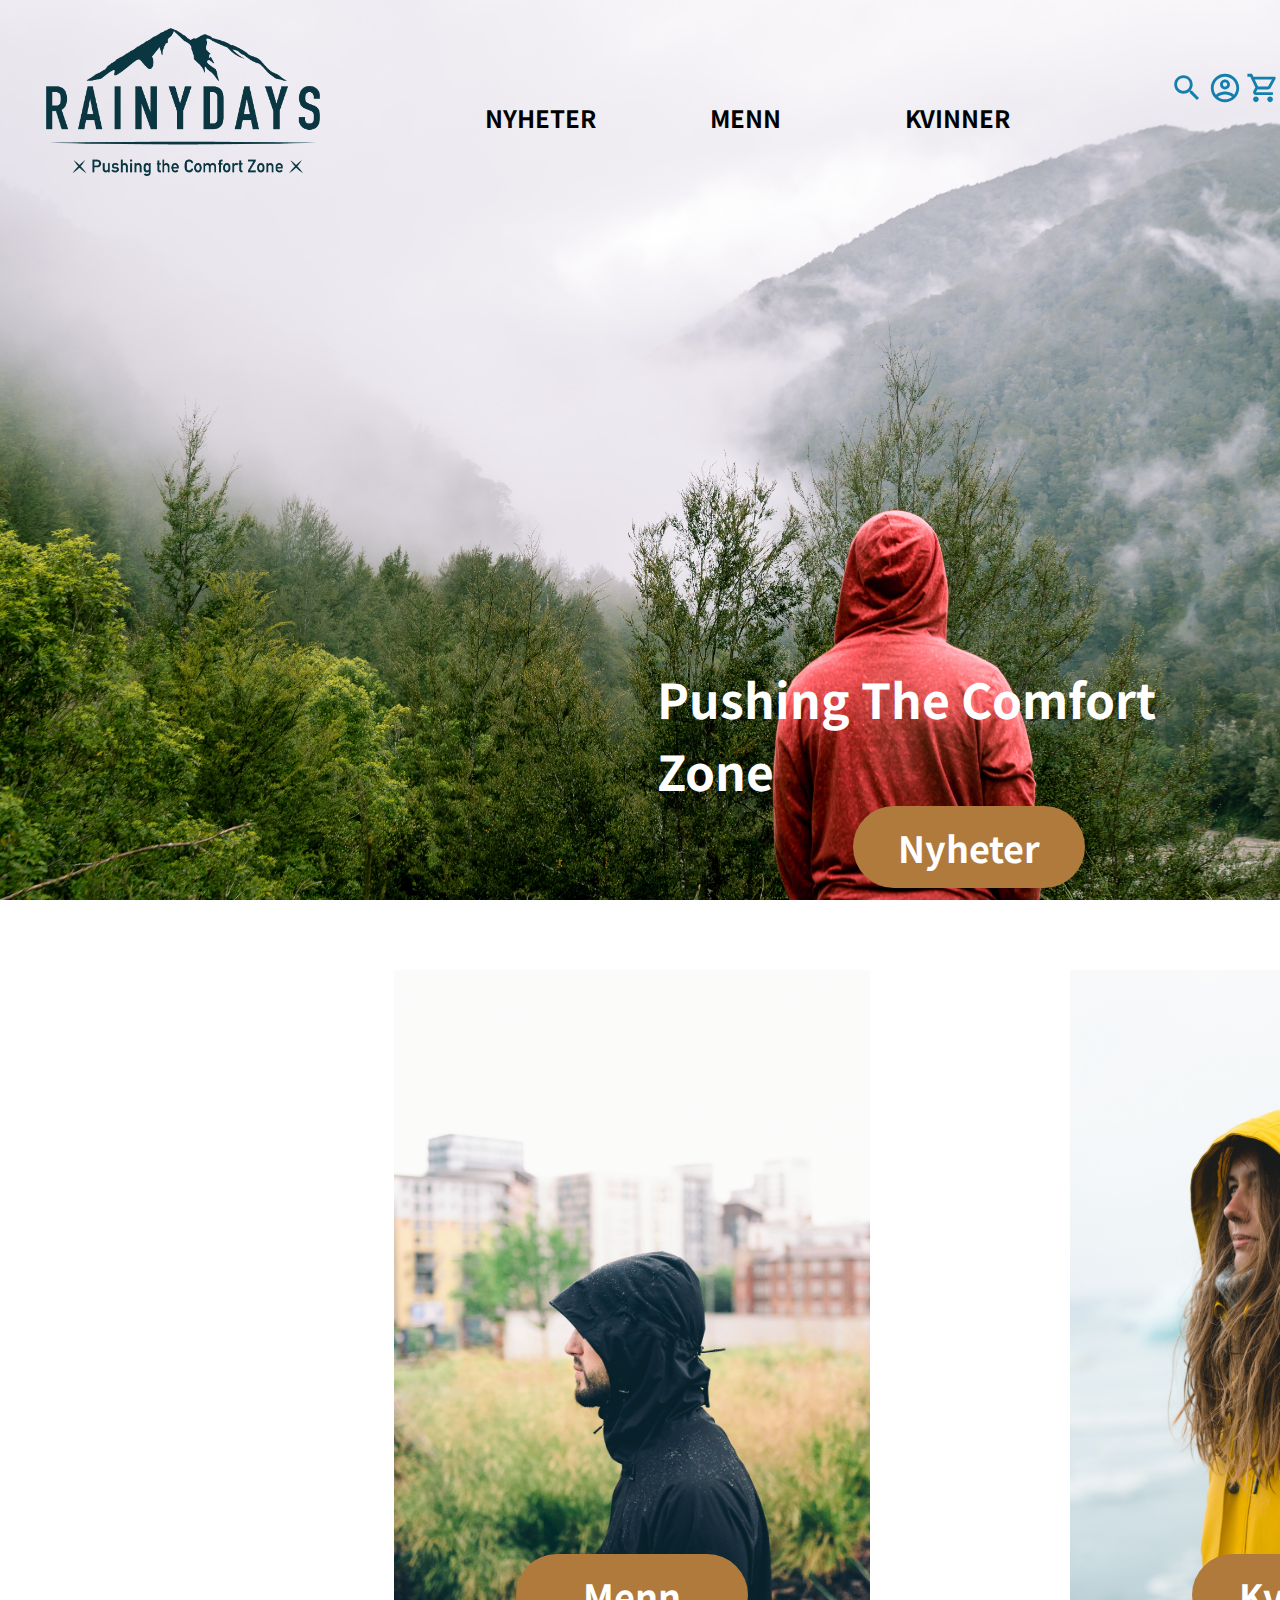
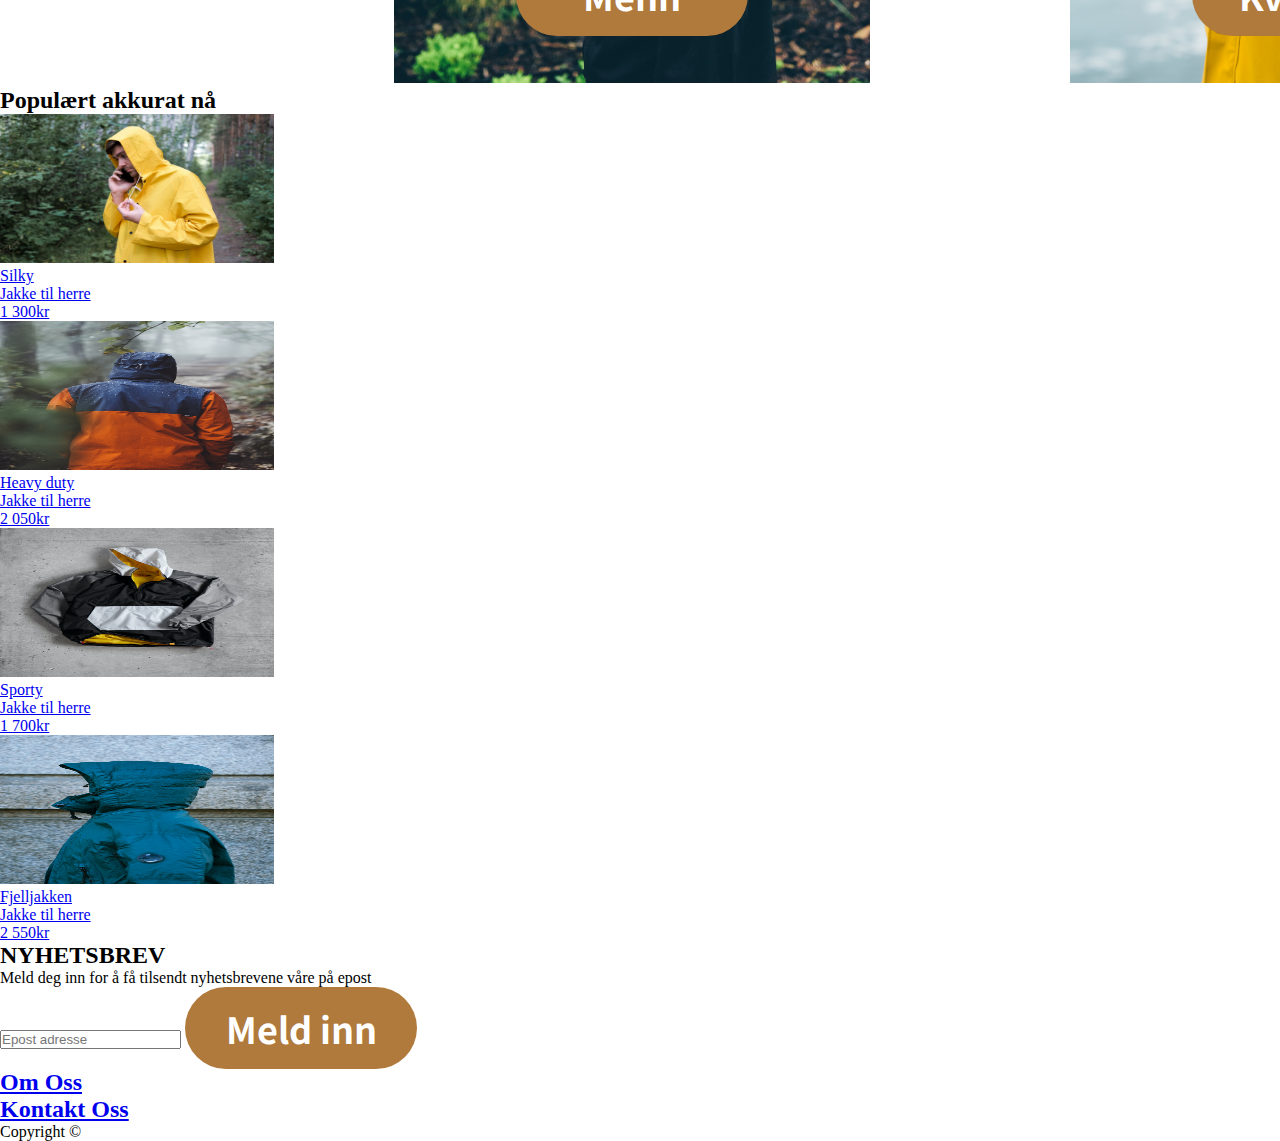
==== index.html @ aaa31b59 "endringer" ====
<!DOCTYPE html>
<html lang="en">
<head>
    <meta charset="UTF-8">
    <meta http-equiv="X-UA-Compatible" content="IE=edge">
    <meta name="viewport" content="width=device-width, initial-scale=1.0">
    <title>Rain</title>
    <link rel="stylesheet" href="stylemob.css">
    <link rel="stylesheet" href="https://use.fontawesome.com/releases/v5.15.4/css/all.css" integrity="sha384-DyZ88mC6Up2uqS4h/KRgHuoeGwBcD4Ng9SiP4dIRy0EXTlnuz47vAwmeGwVChigm" crossorigin="anonymous">
    <link href="https://fonts.googleapis.com/css2?family=Noto+Sans+JP:wght@400;700&family=Noto+Sans+SC:wght@400;700&display=swap" rel="stylesheet">
   
</head>
<body>

    <header>
      <div class="forside"> 
        <div class="logo"><a href="index.html"><img src="./images/RainyDays_Logo-2.png" alt="Logo"></a> 
        </div>
        <nav >
            <ul class="flex-container">
              <li class="nyheterhead"><a href="nyheter.html">Nyheter</a></li>
              <li class="mennhead"><a href="menn.html">Menn</a></li>
              <li class="kvinnerhead"><a href="kvinner.html">Kvinner</a></li>
            </ul>
        </nav>
        <nav >
          <ul class="topright">
            <li class="about"><a href="about.html">Om Oss</a></li>
            <li class="kontakt"><a href="kontakt.html">Kontakt Oss</a></li>
          </ul>
        </nav>
        <div>
          <label for="search">
            <img src="./images/icons/searchicon.svg" alt="searchicon" class="searchicon">
          </label>
          <input type="checkbox" id="search">
          <input type="search" id="searchbox" placeholder="Search...">
          <a href="profil.html"><img src="./images/icons/accounticon.svg" alt="accounticon" class="accounticon"></a>
          <a href="cart.html"><img src="./images/icons/shoppingicon.svg" alt="shoppingicon" class="shoppingicon"></a>
        </div> 
      </div>
    </header>
    <main>
        <section>
          <div class="push">
            <h1>Pushing The Comfort Zone</h1>
            <button class="nyhetknapp"><a href="nyheter.html">Nyheter</a></button>
          </div>
        </section>
        <section class="mk">
          <div class="mennside">
            <a href="menn.html"><img src="./images/stephen-arnold-8ItNia0nMVA-unsplash.jpg" alt="Mennbilde" width="274" height="149" ></a>
            <button class="mennknapp"><a href="menn.html">Menn</a></button>
          </div>
          <div class="kvinnerside">
            <a href="kvinner.html"><img src="./images/pexels-matt-hardy-2755165.jpg" alt="Kvinnebilde" width="274" height="149" ></a>
            <button class="kvinnerknapp"><a href="kvinner.html">Kvinner</a></button>
          </div>
        </section>
        <section>
          <div><h2>Populært akkurat nå</h2>
          <a href="spespage.html"><img src="./images/pexels-evelina-zhu-8640453.jpg" alt="silky" width="274" height="149"> <p>Silky</p><p>Jakke til herre</p><p>1 300kr</p></a>
          <a href="spespage.html"><img src="./images/andy-kogl-uhaYQSVCjo0-unsplash.jpg" width="274" height="149" alt="duty"><p>Heavy duty</p><p>Jakke til herre</p><p>2 050kr</p></a>
          <a href="spespage.html"><img src="./images/hamed-darzi-u42GjVgZgV0-unsplash.jpg" alt="sporty" width="274" height="149"><p>Sporty</p><p>Jakke til herre</p><p>1 700kr</p></a>
          <a href="spespage.html"><img src="./images/tjeerd-braat-HpH0APYskXc-unsplash.jpg" alt="fjelljakken" width="274" height="149"><p>Fjelljakken</p><p>Jakke til herre</p><p>2 550kr</p></a>
        </div>
        </section>
    </main>
    <footer>
      <div class="nyhetsbrev">
        <h2>NYHETSBREV</h2>
        <p>Meld deg inn for å få tilsendt nyhetsbrevene våre på epost</p>
        <input type="email" name="mail" id="mail" placeholder="Epost adresse">
        <button id="meldinn">Meld inn</button>
      </div>
      <div class="footerinfo">
        <h2><a href="about.html">Om Oss</a></h2>
        <h2><a href="kontakt.html">Kontakt Oss</a></h2>
      </div>
      <i class="fab fa-twitter"></i>
      <i class="fab fa-facebook-square"></i>
      <i class="fab fa-instagram"></i>
        Copyright &copy;
    </footer>
</body>
</html>
---- stylemob.css ----
* {
    margin: 0;
    padding: 0;
    }
header{
    background-image: url("/images/pexels-gabriela-palai-395242.jpg");
    background-position: center;
    background-repeat: no-repeat;
    background-size: cover;
    height: 100vh;
    }
.forside{
    display: flex;
    justify-content: space-between;
    align-items: center;
}
.logo img{
    width: 274px;
    padding: 28px 0 0 46px;
}
.forsidebilde{
    overflow: hidden;
}
.flex-container{
    display: flex;
    justify-content: space-between;
    align-items: center;
    list-style-type: none;
}
.flex-container > li {
    padding: 57px 0 0 90px;
    text-align: center;
    justify-content: space-between;
    width: 100%;
    margin-right: 10px;
}
.about{  
    position: absolute;
    top: 4px;
    left: 1653px;
}
.kontakt{
    position: absolute;
    top: 4px;
    left: 1761px;
}
.topright{ 
    display: flex;
    justify-content: space-between;
    align-items: center;
    list-style-type: none;
    padding: 5px 0 0 9px;
    text-align: center;
    width: 100%;
}
li a{
    text-decoration: none;
    width: 100px;
    display: inline-block; 
    color: black; 
    padding: 2px 5px; 
    text-align: center
}
li a:hover {  
    color: white;
}
.nyheterhead, .mennhead, .kvinnerhead{
    font: normal normal bold normal 24px/1.5 Noto Sans SC, sans-serif;
    text-transform: uppercase;
}
.about, .kontakt{
    font: normal normal bold normal 14px/1.5 Noto Sans SC, sans-serif;
    text-transform: uppercase;   
}
#searchbox {
    display: none;
}
input#search{
    display: none;
}
input#search:checked ~ #searchbox{
    display: block;
    position: absolute;
    right: 20px;
}

.accounticon, .searchicon, .shoppingicon{
    filter: invert(34%) sepia(84%) saturate(723%) hue-rotate(159deg) brightness(99%) contrast(88%);
    margin-right: auto;
    width: 34px; height: 34px;
}
.push{
    display: flex;
    flex-direction: column;
    position: absolute;
    top: 662px;
    left: 657px;
}
h1{
    font: normal normal bold normal 48px/1.5 Noto Sans JP, sans-serif; 
    color: white;   
}
button{
    text-decoration: none;
    background-color: #B07A3C;
    border: none;
    margin: auto;
    color: white;
    padding: 14px 32px;
    text-align: center;
    display: inline-block;
    font: normal normal bold normal 36px/1.5 Noto Sans JP, sans-serif;
    border-radius: 63px;
    width: 232px;
      }
button a{
    text-decoration: none;
    color: inherit;
}
button:hover{
    background-color: #FA9E34;
    color: black;
}
.mennside img, .kvinnerside img{
    width: 476px; height: 713px;
}
.mk{
    display: flex;
    margin-top: 70px;
    position: relative;
    left: 194px;
}
.mennside, .kvinnerside{
    position: relative;
    text-align: center;
    margin-left: 200px;
}
.mennknapp, .kvinnerknapp{
  position: absolute;
  bottom: 10px;
  left: 50%;
  transform: translate(-50%, -50%);
}










/*husk å endre style/**/
/*minimizing av side e fuckd/**/
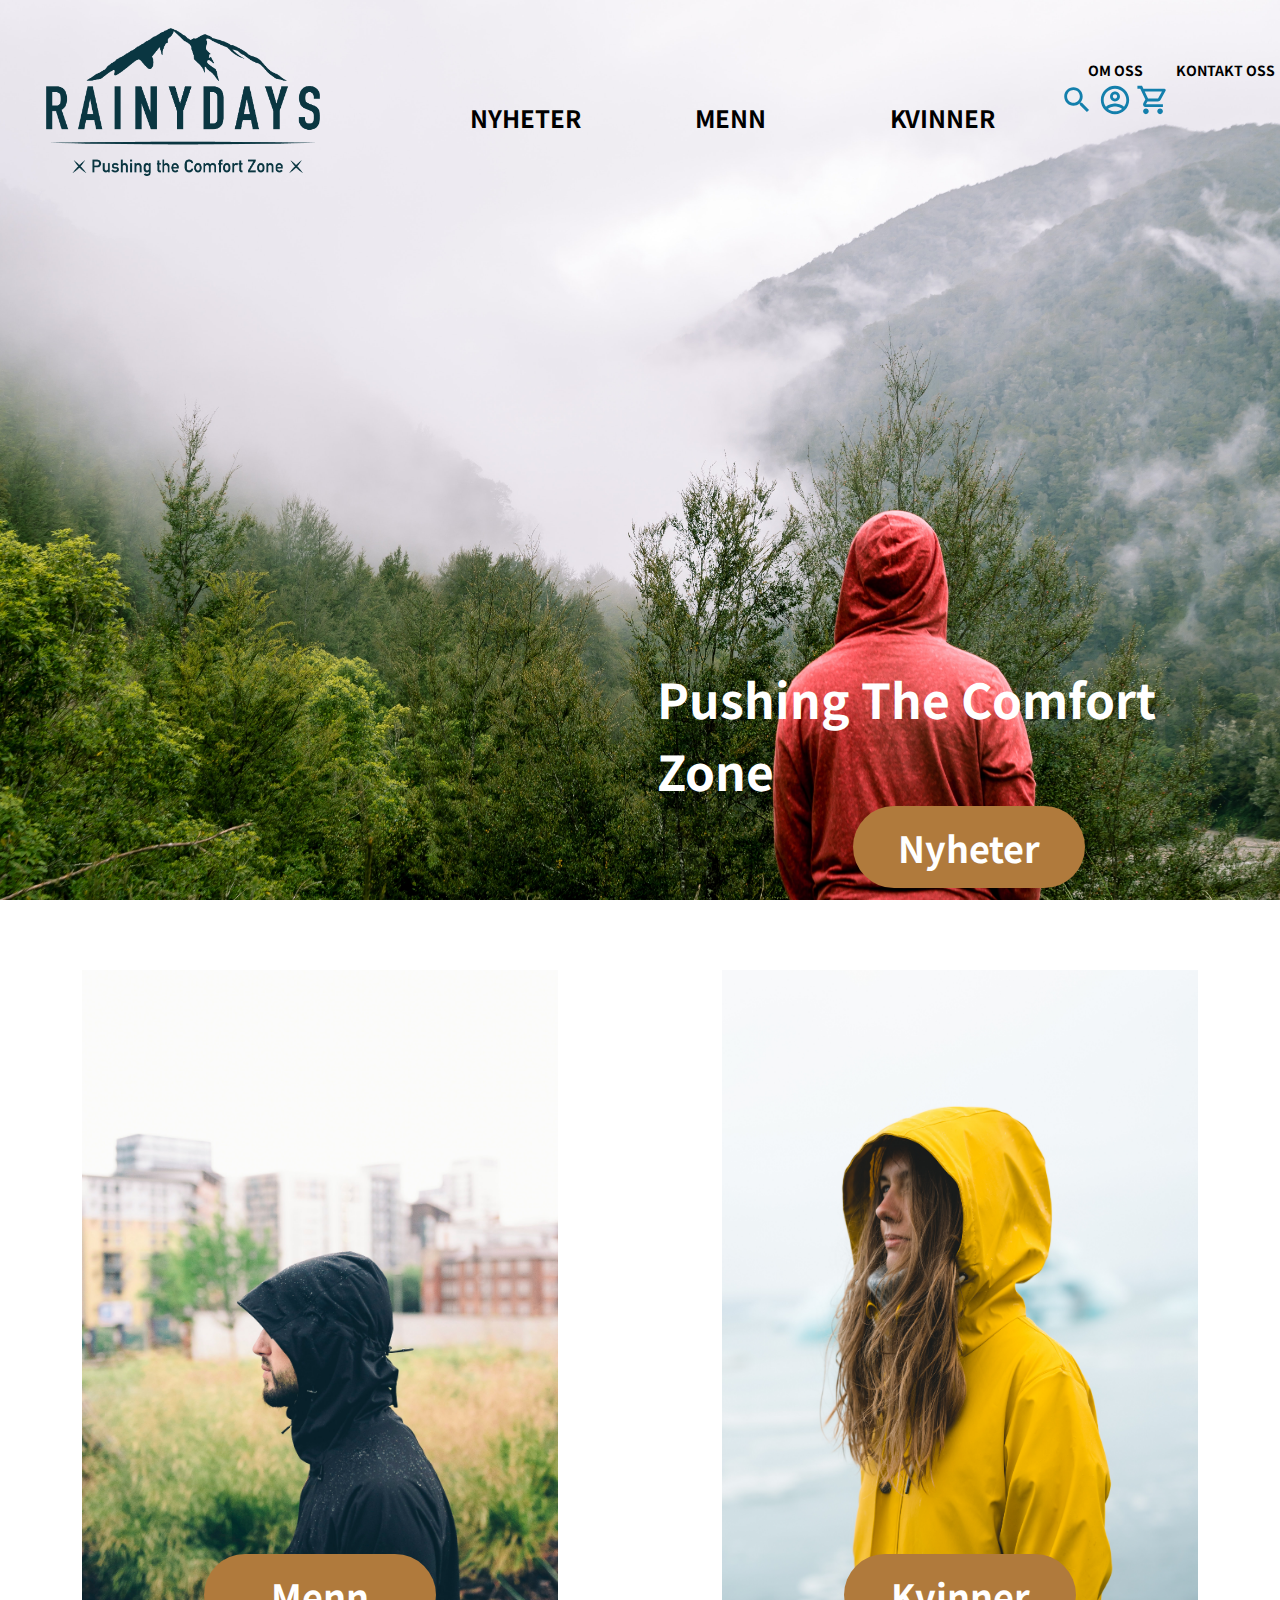
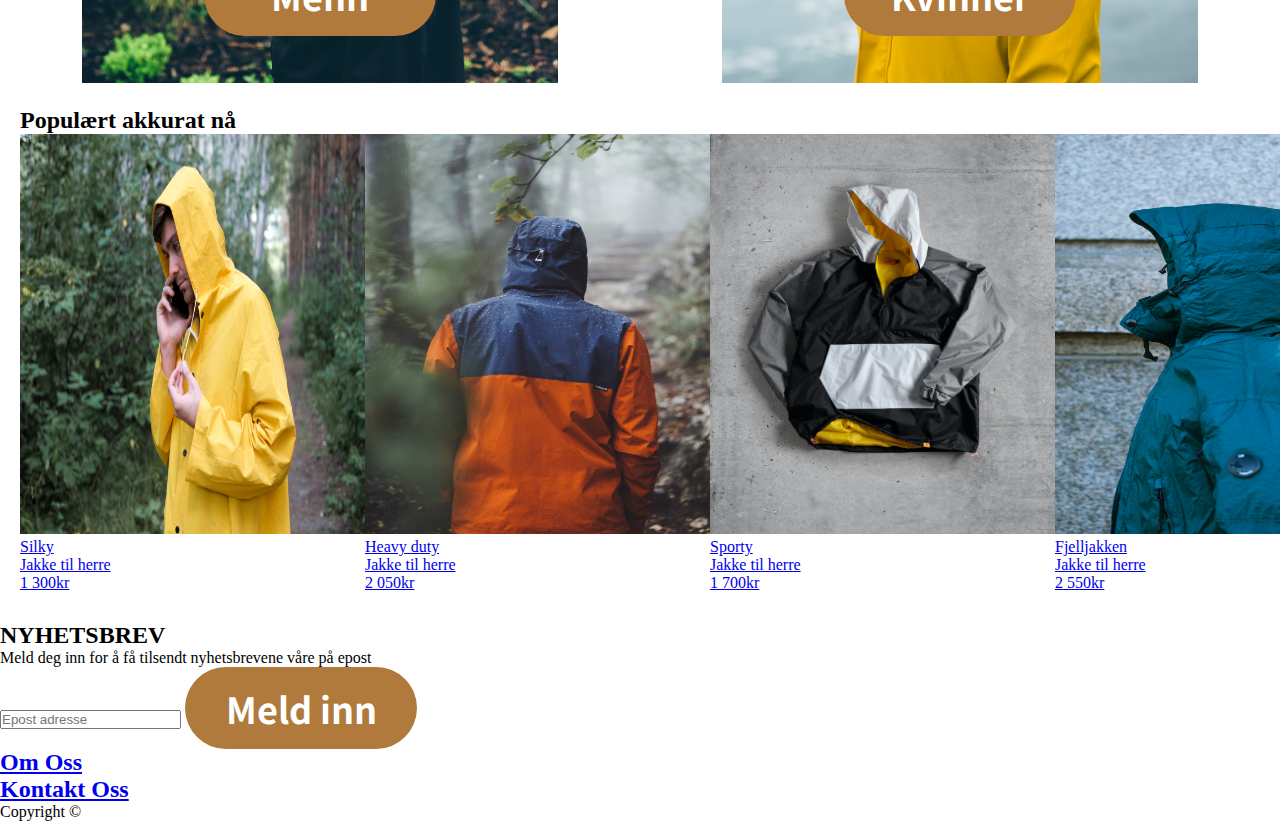
==== commit b29288bf: "endrer" ====
--- a/index.html
+++ b/index.html
@@ -23,6 +23,7 @@
               <li class="kvinnerhead"><a href="kvinner.html">Kvinner</a></li>
             </ul>
         </nav>
+        <div class="test">
         <nav >
           <ul class="topright">
             <li class="about"><a href="about.html">Om Oss</a></li>
@@ -38,6 +39,7 @@
           <a href="profil.html"><img src="./images/icons/accounticon.svg" alt="accounticon" class="accounticon"></a>
           <a href="cart.html"><img src="./images/icons/shoppingicon.svg" alt="shoppingicon" class="shoppingicon"></a>
         </div> 
+        </div>
       </div>
     </header>
     <main>
@@ -49,20 +51,21 @@
         </section>
         <section class="mk">
           <div class="mennside">
-            <a href="menn.html"><img src="./images/stephen-arnold-8ItNia0nMVA-unsplash.jpg" alt="Mennbilde" width="274" height="149" ></a>
+            <a href="menn.html"><img src="./images/stephen-arnold-8ItNia0nMVA-unsplash.jpg" alt="Mennbilde"></a>
             <button class="mennknapp"><a href="menn.html">Menn</a></button>
           </div>
           <div class="kvinnerside">
-            <a href="kvinner.html"><img src="./images/pexels-matt-hardy-2755165.jpg" alt="Kvinnebilde" width="274" height="149" ></a>
+            <a href="kvinner.html"><img src="./images/pexels-matt-hardy-2755165.jpg" alt="Kvinnebilde"></a>
             <button class="kvinnerknapp"><a href="kvinner.html">Kvinner</a></button>
           </div>
         </section>
         <section>
-          <div><h2>Populært akkurat nå</h2>
-          <a href="spespage.html"><img src="./images/pexels-evelina-zhu-8640453.jpg" alt="silky" width="274" height="149"> <p>Silky</p><p>Jakke til herre</p><p>1 300kr</p></a>
-          <a href="spespage.html"><img src="./images/andy-kogl-uhaYQSVCjo0-unsplash.jpg" width="274" height="149" alt="duty"><p>Heavy duty</p><p>Jakke til herre</p><p>2 050kr</p></a>
-          <a href="spespage.html"><img src="./images/hamed-darzi-u42GjVgZgV0-unsplash.jpg" alt="sporty" width="274" height="149"><p>Sporty</p><p>Jakke til herre</p><p>1 700kr</p></a>
-          <a href="spespage.html"><img src="./images/tjeerd-braat-HpH0APYskXc-unsplash.jpg" alt="fjelljakken" width="274" height="149"><p>Fjelljakken</p><p>Jakke til herre</p><p>2 550kr</p></a>
+          <div class="grid-spes">
+          <h2>Populært akkurat nå</h2>
+          <a href="spespage.html"><img src="./images/pexels-evelina-zhu-8640453.jpg" alt="silky"> <p>Silky</p><p>Jakke til herre</p><p>1 300kr</p></a>
+          <a href="spespage.html"><img src="./images/andy-kogl-uhaYQSVCjo0-unsplash.jpg" alt="duty"><p>Heavy duty</p><p>Jakke til herre</p><p>2 050kr</p></a>
+          <a href="spespage.html"><img src="./images/hamed-darzi-u42GjVgZgV0-unsplash.jpg" alt="sporty"><p>Sporty</p><p>Jakke til herre</p><p>1 700kr</p></a>
+          <a href="spespage.html"><img src="./images/tjeerd-braat-HpH0APYskXc-unsplash.jpg" alt="fjelljakken"><p>Fjelljakken</p><p>Jakke til herre</p><p>2 550kr</p></a>
         </div>
         </section>
     </main>
--- a/stylemob.css
+++ b/stylemob.css
@@ -34,7 +34,7 @@
     width: 100%;
     margin-right: 10px;
 }
-.about{  
+/* .about{   
     position: absolute;
     top: 4px;
     left: 1653px;
@@ -43,13 +43,14 @@
     position: absolute;
     top: 4px;
     left: 1761px;
+}*/
+.test{
+    flex-direction: column;
 }
 .topright{ 
     display: flex;
     justify-content: space-between;
-    align-items: center;
     list-style-type: none;
-    padding: 5px 0 0 9px;
     text-align: center;
     width: 100%;
 }
@@ -125,15 +126,14 @@
     width: 476px; height: 713px;
 }
 .mk{
-    display: flex;
+    display: grid;
+    grid-template-columns: auto auto;
     margin-top: 70px;
-    position: relative;
-    left: 194px;
 }
 .mennside, .kvinnerside{
     position: relative;
     text-align: center;
-    margin-left: 200px;
+
 }
 .mennknapp, .kvinnerknapp{
   position: absolute;
@@ -141,9 +141,23 @@
   left: 50%;
   transform: translate(-50%, -50%);
 }
-
-
-
+.grid-spes{
+    display: grid;
+    grid-template-columns: auto auto auto auto;
+    padding: 20px;
+    margin: 0 0 10px 0;
+}
+.grid-spes h2{
+    grid-column-start: 1;
+    grid-column-end: 5;
+}
+.grid-spes img{
+    width: 345px; height: 400px;
+    align-items: center;
+    border: 0px;
+    padding: 0px;
+    column-gap: 0px;
+}
 
 
 
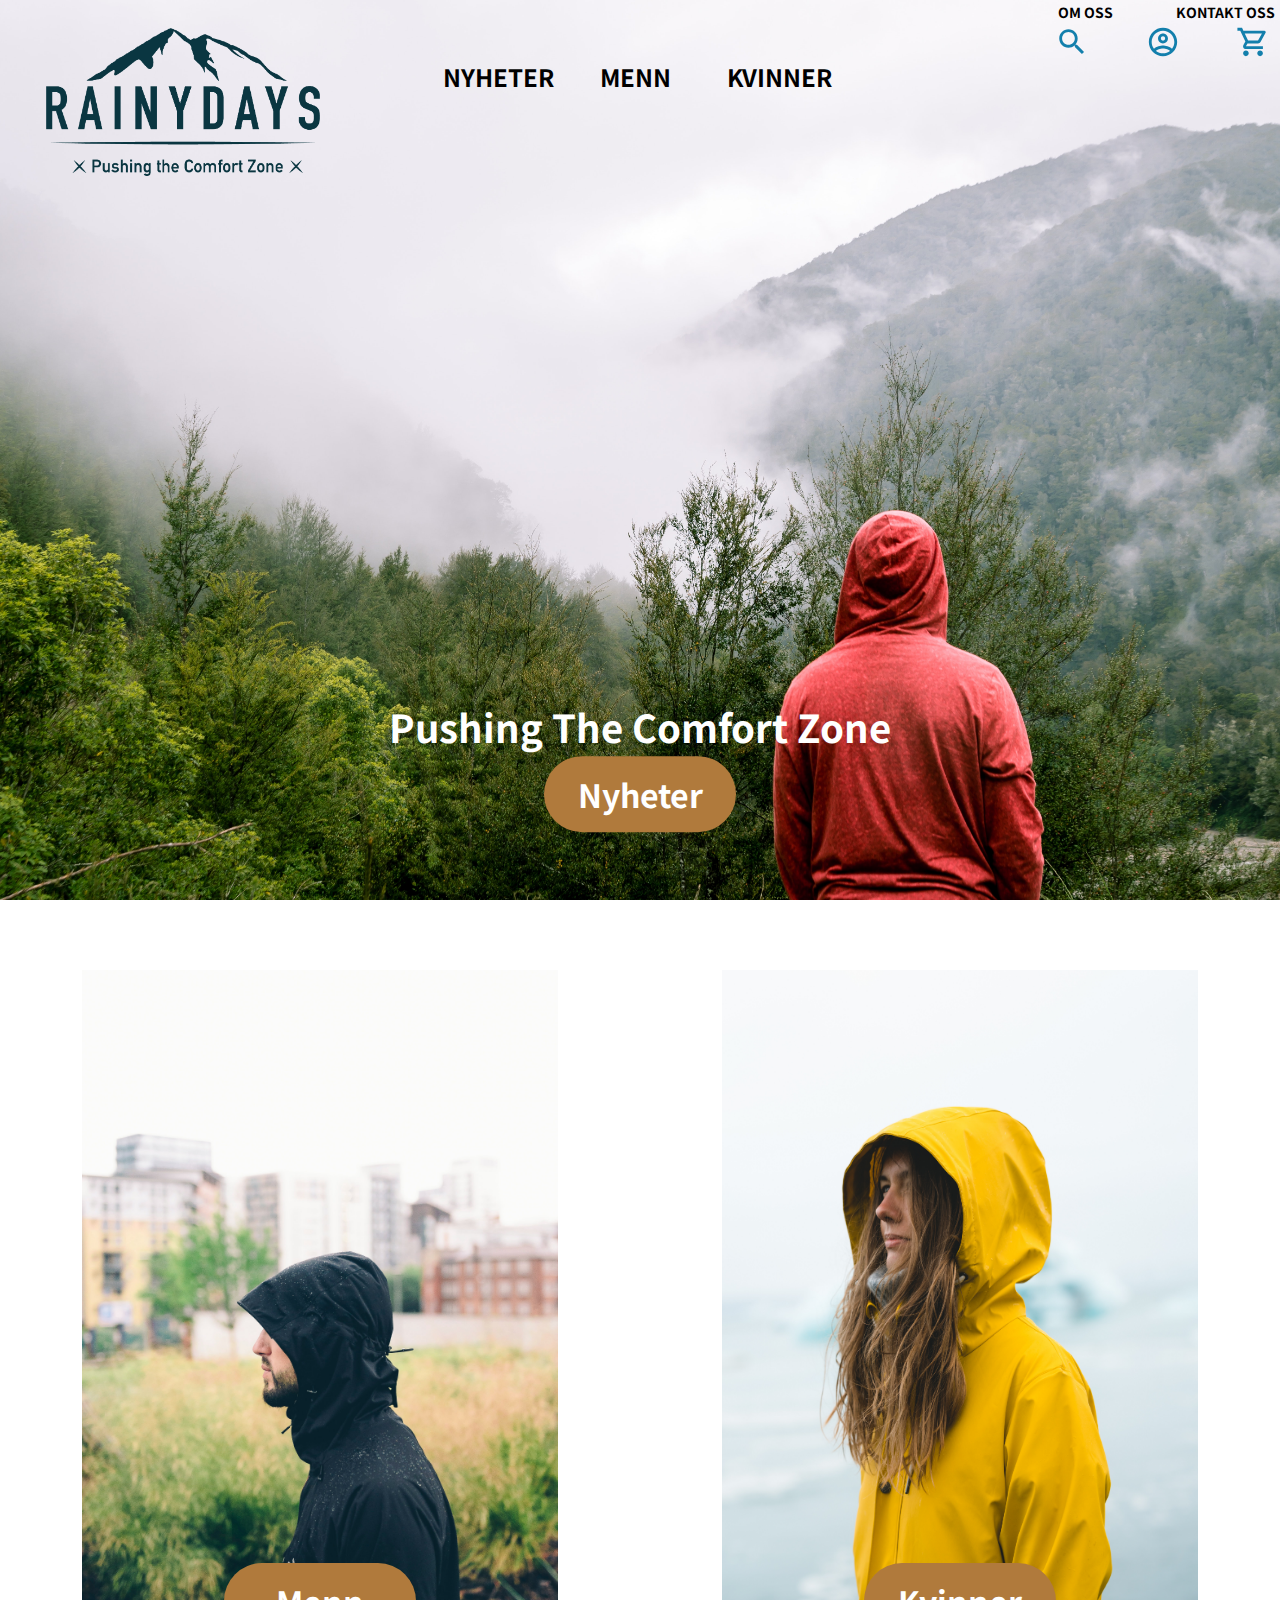
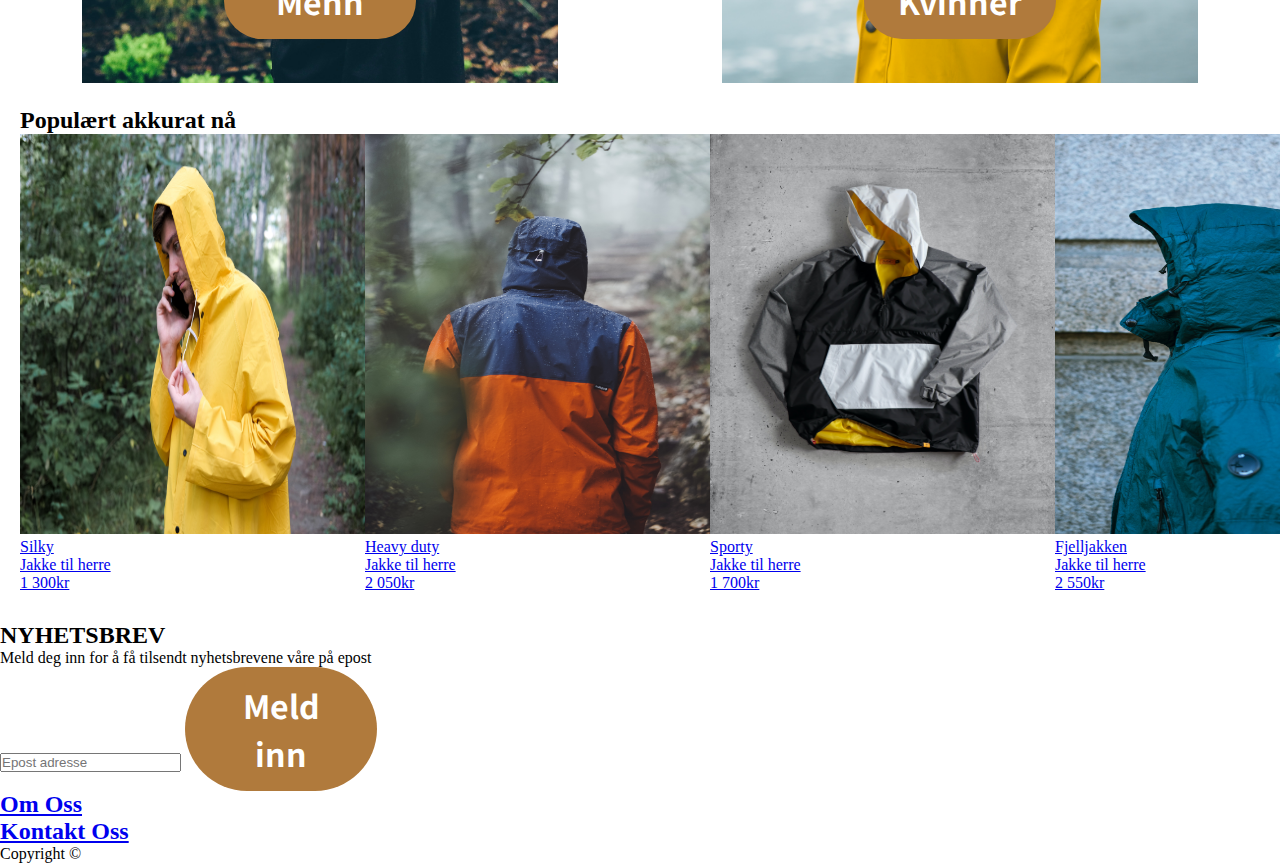
==== commit 73a9b09f: "masse endringer" ====
--- a/index.html
+++ b/index.html
@@ -14,41 +14,43 @@
 
     <header>
       <div class="forside"> 
-        <div class="logo"><a href="index.html"><img src="./images/RainyDays_Logo-2.png" alt="Logo"></a> 
+        <div class="logo flex-column"><a href="index.html"><img src="./images/RainyDays_Logo-2.png" alt="Logo"></a> 
         </div>
-        <nav >
+        <nav class="flex-column">
             <ul class="flex-container">
               <li class="nyheterhead"><a href="nyheter.html">Nyheter</a></li>
               <li class="mennhead"><a href="menn.html">Menn</a></li>
               <li class="kvinnerhead"><a href="kvinner.html">Kvinner</a></li>
             </ul>
         </nav>
-        <div class="test">
-        <nav >
-          <ul class="topright">
-            <li class="about"><a href="about.html">Om Oss</a></li>
-            <li class="kontakt"><a href="kontakt.html">Kontakt Oss</a></li>
-          </ul>
-        </nav>
-        <div>
-          <label for="search">
-            <img src="./images/icons/searchicon.svg" alt="searchicon" class="searchicon">
-          </label>
-          <input type="checkbox" id="search">
-          <input type="search" id="searchbox" placeholder="Search...">
-          <a href="profil.html"><img src="./images/icons/accounticon.svg" alt="accounticon" class="accounticon"></a>
-          <a href="cart.html"><img src="./images/icons/shoppingicon.svg" alt="shoppingicon" class="shoppingicon"></a>
-        </div> 
+        <div class="test flex-column">
+          <div class="toprightall">
+            <nav >
+              <ul class="topright">
+                <li class="about"><a href="about.html">Om Oss</a></li>
+                <li class="kontakt"><a href="kontakt.html">Kontakt Oss</a></li>
+              </ul>
+            </nav>
+            <div class="topicon">
+              <label for="search">
+                <img src="./images/icons/searchicon.svg" alt="searchicon" class="searchicon">
+              </label>
+              <input type="checkbox" id="search">
+              <input type="search" id="searchbox" placeholder="Search...">
+              <a href="profil.html"><img src="./images/icons/accounticon.svg" alt="accounticon" class="accounticon"></a>
+              <a href="cart.html"><img src="./images/icons/shoppingicon.svg" alt="shoppingicon" class="shoppingicon"></a>
+            </div>
+          </div> 
+        </div>
+      </div>
+      <div>
+        <div class="push">
+          <h1>Pushing The Comfort Zone</h1>
+          <button class="nyhetknapp"><a href="nyheter.html">Nyheter</a></button>
         </div>
       </div>
     </header>
     <main>
-        <section>
-          <div class="push">
-            <h1>Pushing The Comfort Zone</h1>
-            <button class="nyhetknapp"><a href="nyheter.html">Nyheter</a></button>
-          </div>
-        </section>
         <section class="mk">
           <div class="mennside">
             <a href="menn.html"><img src="./images/stephen-arnold-8ItNia0nMVA-unsplash.jpg" alt="Mennbilde"></a>
@@ -79,7 +81,7 @@
       <div class="footerinfo">
         <h2><a href="about.html">Om Oss</a></h2>
         <h2><a href="kontakt.html">Kontakt Oss</a></h2>
-      </div>
+      </div> 
       <i class="fab fa-twitter"></i>
       <i class="fab fa-facebook-square"></i>
       <i class="fab fa-instagram"></i>
--- a/stylemob.css
+++ b/stylemob.css
@@ -8,15 +8,16 @@
     background-repeat: no-repeat;
     background-size: cover;
     height: 100vh;
+    width: 100%;
     }
 .forside{
     display: flex;
     justify-content: space-between;
-    align-items: center;
 }
 .logo img{
-    width: 274px;
+    max-width: 274px;
     padding: 28px 0 0 46px;
+    flex-shrink: 10;
 }
 .forsidebilde{
     overflow: hidden;
@@ -28,24 +29,21 @@
     list-style-type: none;
 }
 .flex-container > li {
-    padding: 57px 0 0 90px;
+    padding-top: 57px;
     text-align: center;
     justify-content: space-between;
     width: 100%;
     margin-right: 10px;
+    flex-shrink: 3;
 }
-/* .about{   
-    position: absolute;
-    top: 4px;
-    left: 1653px;
+@media screen and (max-width: 1250px){
+    .flex-container, .test{
+        display: none;
+    }
 }
-.kontakt{
-    position: absolute;
-    top: 4px;
-    left: 1761px;
-}*/
 .test{
     flex-direction: column;
+    width: 250px;
 }
 .topright{ 
     display: flex;
@@ -53,6 +51,7 @@
     list-style-type: none;
     text-align: center;
     width: 100%;
+    flex-shrink: 2;
 }
 li a{
     text-decoration: none;
@@ -75,6 +74,16 @@
 }
 #searchbox {
     display: none;
+    background-color: #9CE1FF;
+    border: 1px solid black;
+    color: rgba(#efefef, .5);
+    font-size: 12pt;
+    font-weight: 100;
+    margin-top: 60px;
+    margin-right: 10px;
+    padding: .25em .75em;
+    text-align: left;
+    border-radius: 28px;
 }
 input#search{
     display: none;
@@ -82,23 +91,37 @@
 input#search:checked ~ #searchbox{
     display: block;
     position: absolute;
-    right: 20px;
+    top: 5px;
+    width: 220px;
 }
-
+.flex-column{
+    flex: 1;
+}
+.topicon{
+    display: flex;
+    justify-content: space-between;
+    padding-left: 25px;
+    padding-right: 10px;
+    flex-shrink: 2;
+}
+.toprightall{
+    width: 250px;
+    float: right;
+}
 .accounticon, .searchicon, .shoppingicon{
     filter: invert(34%) sepia(84%) saturate(723%) hue-rotate(159deg) brightness(99%) contrast(88%);
-    margin-right: auto;
     width: 34px; height: 34px;
 }
 .push{
     display: flex;
     flex-direction: column;
     position: absolute;
-    top: 662px;
-    left: 657px;
+    top: 85%;
+    left: 50%;
+    transform: translate(-50%, -50%);
 }
 h1{
-    font: normal normal bold normal 48px/1.5 Noto Sans JP, sans-serif; 
+    font: normal normal bold normal 3vw/1.5 Noto Sans JP, sans-serif; 
     color: white;   
 }
 button{
@@ -110,9 +133,9 @@
     padding: 14px 32px;
     text-align: center;
     display: inline-block;
-    font: normal normal bold normal 36px/1.5 Noto Sans JP, sans-serif;
+    font: normal normal bold normal 2.5vw/1.5 Noto Sans JP, sans-serif;
     border-radius: 63px;
-    width: 232px;
+    width: 15vw;
       }
 button a{
     text-decoration: none;
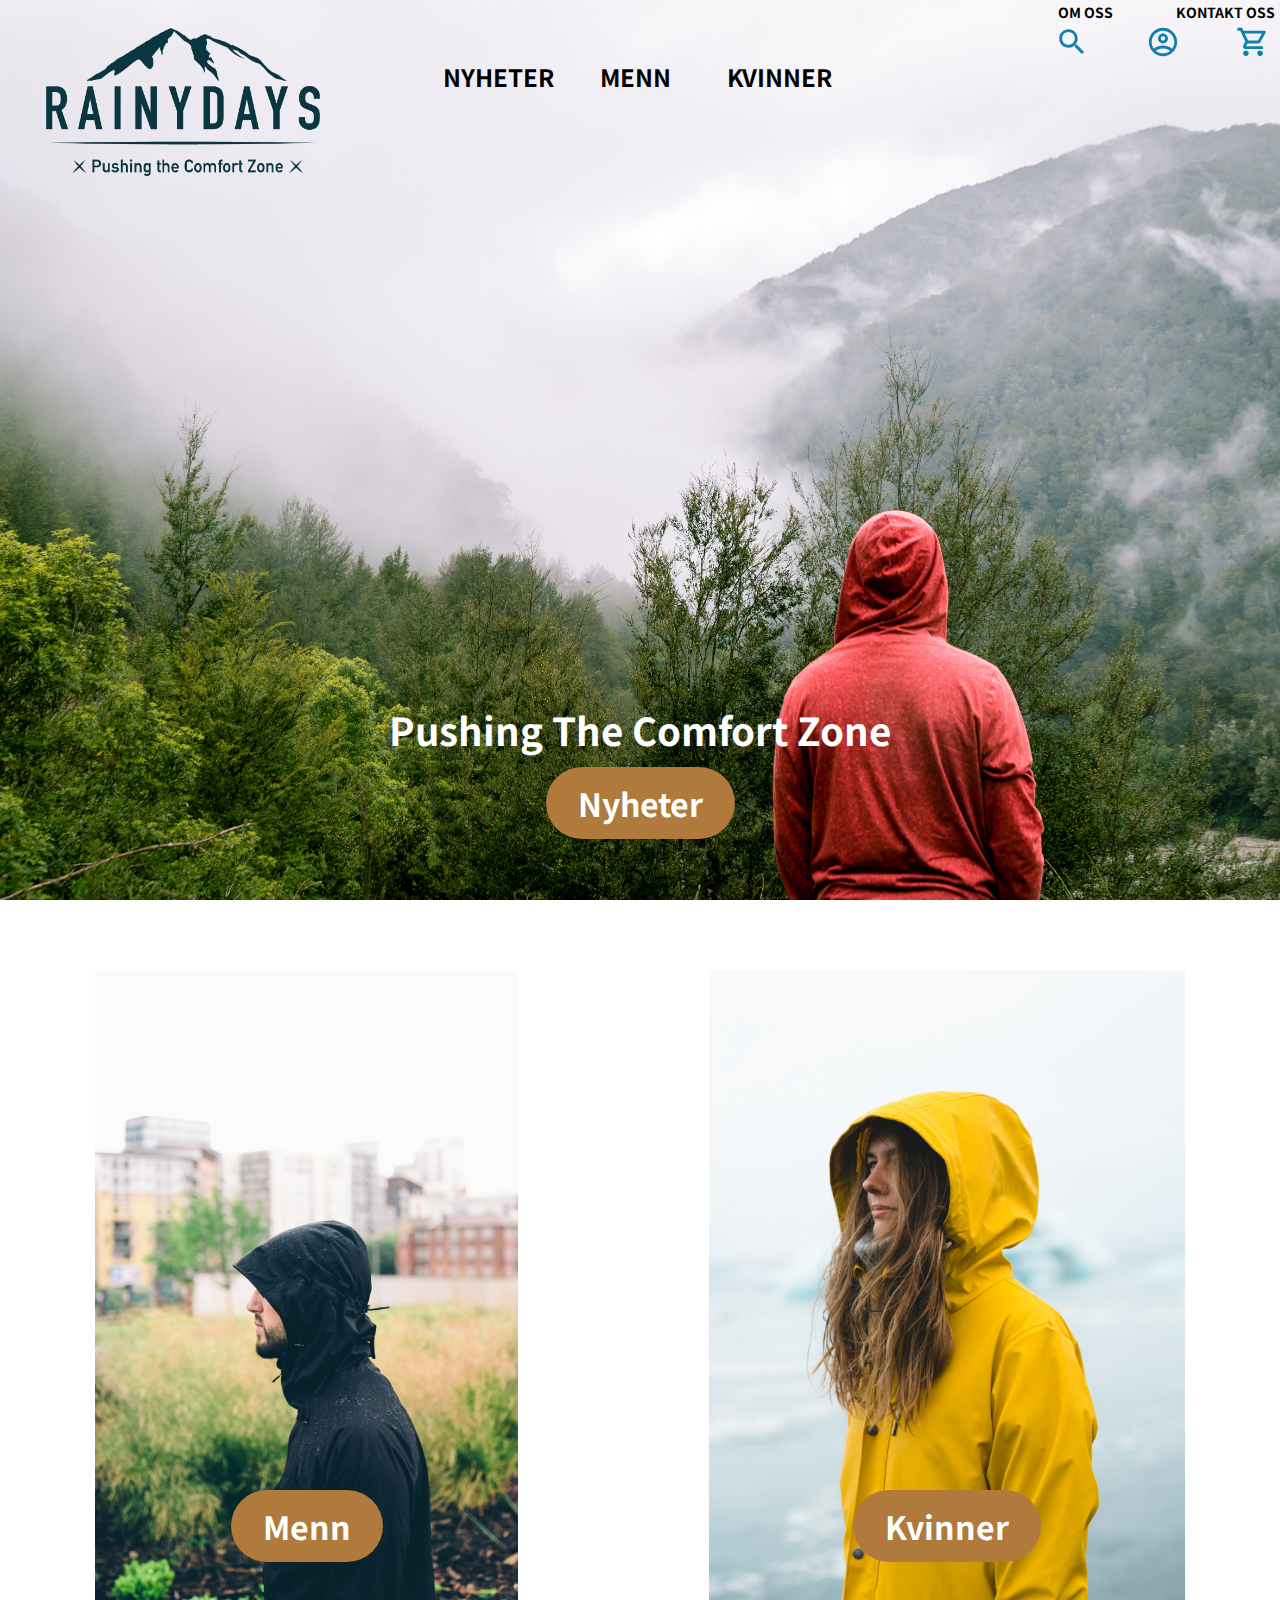
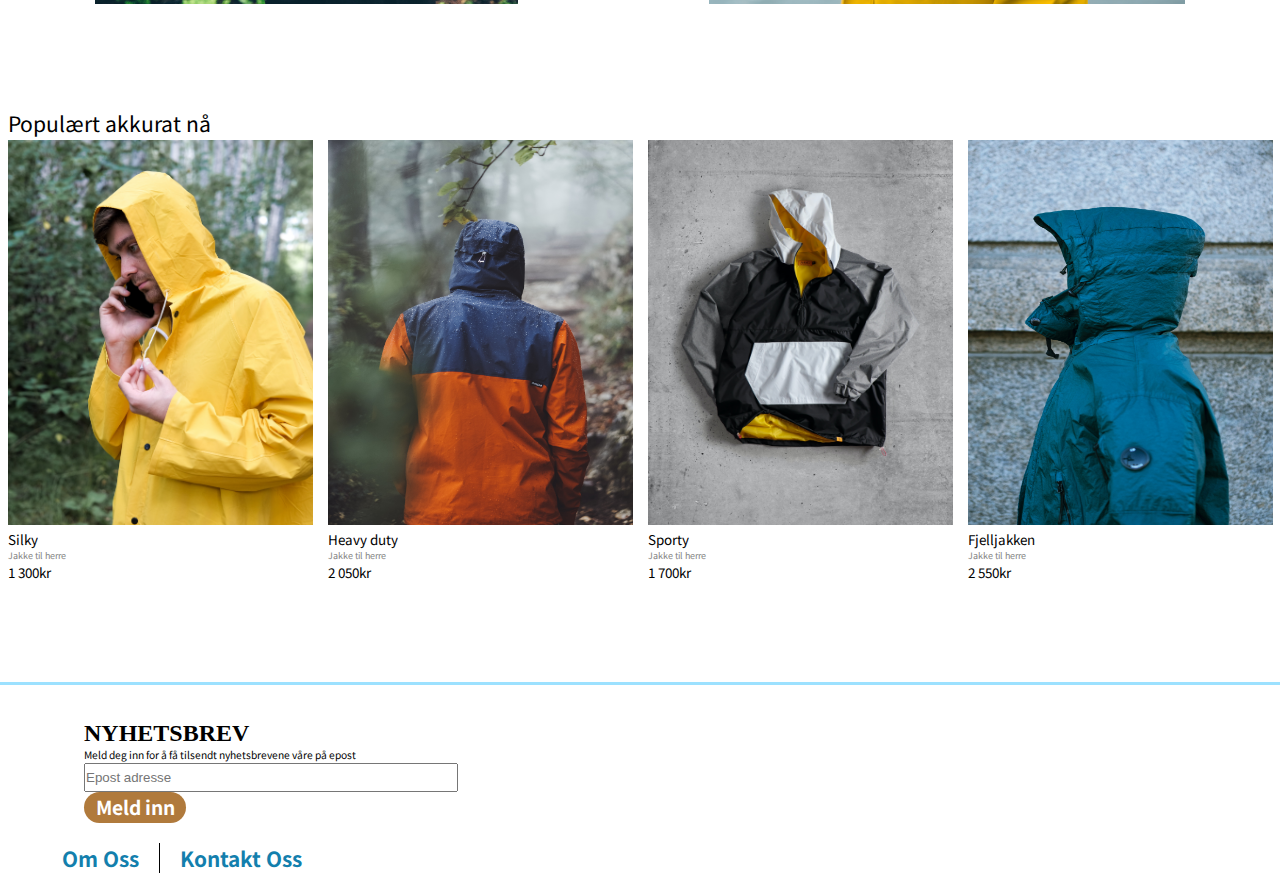
==== commit fb5515fa: "changes" ====
--- a/index.html
+++ b/index.html
@@ -16,14 +16,14 @@
       <div class="forside"> 
         <div class="logo flex-column"><a href="index.html"><img src="./images/RainyDays_Logo-2.png" alt="Logo"></a> 
         </div>
-        <nav class="flex-column">
+        <nav class="flex-column liten">
             <ul class="flex-container">
               <li class="nyheterhead"><a href="nyheter.html">Nyheter</a></li>
               <li class="mennhead"><a href="menn.html">Menn</a></li>
               <li class="kvinnerhead"><a href="kvinner.html">Kvinner</a></li>
             </ul>
         </nav>
-        <div class="test flex-column">
+        <div class="test flex-column liten">
           <div class="toprightall">
             <nav >
               <ul class="topright">
@@ -49,6 +49,17 @@
           <button class="nyhetknapp"><a href="nyheter.html">Nyheter</a></button>
         </div>
       </div>
+      <!-- <label for="hamburger-menu">
+        <i class="fas fa-bars"></i> Menu
+      </label>
+      <input type="checkbox" id="hamburger-menu">
+      <nav class="hamburger">
+        <ul>
+          <li><a href="index.html">Home</a></li>
+          <li><a href="about.html">About</a></li>
+          <li><a href="contact.html">Contact</a></li>
+        </ul>
+      </nav> -->
     </header>
     <main>
         <section class="mk">
@@ -61,31 +72,32 @@
             <button class="kvinnerknapp"><a href="kvinner.html">Kvinner</a></button>
           </div>
         </section>
-        <section>
+        <section class="spes">
           <div class="grid-spes">
           <h2>Populært akkurat nå</h2>
-          <a href="spespage.html"><img src="./images/pexels-evelina-zhu-8640453.jpg" alt="silky"> <p>Silky</p><p>Jakke til herre</p><p>1 300kr</p></a>
-          <a href="spespage.html"><img src="./images/andy-kogl-uhaYQSVCjo0-unsplash.jpg" alt="duty"><p>Heavy duty</p><p>Jakke til herre</p><p>2 050kr</p></a>
-          <a href="spespage.html"><img src="./images/hamed-darzi-u42GjVgZgV0-unsplash.jpg" alt="sporty"><p>Sporty</p><p>Jakke til herre</p><p>1 700kr</p></a>
-          <a href="spespage.html"><img src="./images/tjeerd-braat-HpH0APYskXc-unsplash.jpg" alt="fjelljakken"><p>Fjelljakken</p><p>Jakke til herre</p><p>2 550kr</p></a>
+          <div><a href="spespage.html"><img src="./images/pexels-evelina-zhu-8640453.jpg" alt="silky" class="firstbilde"><p class="info">Silky</p><p class="infogrey">Jakke til herre</p><p class="info">1 300kr</p></a></div>
+          <div><a href="spespage.html"><img src="./images/andy-kogl-uhaYQSVCjo0-unsplash.jpg" alt="duty"><p class="info">Heavy duty</p><p class="infogrey">Jakke til herre</p><p class="info">2 050kr</p></a></div>
+          <div><a href="spespage.html"><img src="./images/hamed-darzi-u42GjVgZgV0-unsplash.jpg" alt="sporty"><p class="info">Sporty</p><p class="infogrey">Jakke til herre</p><p class="info">1 700kr</p></a></div>
+          <div><a href="spespage.html"><img src="./images/tjeerd-braat-HpH0APYskXc-unsplash.jpg" alt="fjelljakken"><p class="info">Fjelljakken</p><p class="infogrey">Jakke til herre</p><p class="info">2 550kr</p></a></div>
         </div>
         </section>
     </main>
+    <hr>
     <footer>
       <div class="nyhetsbrev">
         <h2>NYHETSBREV</h2>
         <p>Meld deg inn for å få tilsendt nyhetsbrevene våre på epost</p>
         <input type="email" name="mail" id="mail" placeholder="Epost adresse">
-        <button id="meldinn">Meld inn</button>
+        <button class="knapp" id="meldinn">Meld inn</button>
       </div>
       <div class="footerinfo">
-        <h2><a href="about.html">Om Oss</a></h2>
-        <h2><a href="kontakt.html">Kontakt Oss</a></h2>
+        <h2><a href="about.html" style="font-family: Noto Sans JP, sans-serif; font-size: 1.3rem;">Om Oss</a></h2>
+        <h2 class="border"><a href="kontakt.html" style="font-family: Noto Sans JP, sans-serif; font-size: 1.3rem;">Kontakt Oss</a></h2>
       </div> 
-      <i class="fab fa-twitter"></i>
+      <div class="ikonbot"><i class="fab fa-twitter"></i>
       <i class="fab fa-facebook-square"></i>
       <i class="fab fa-instagram"></i>
-        Copyright &copy;
+      </div>
     </footer>
 </body>
 </html>
--- a/stylemob.css
+++ b/stylemob.css
@@ -2,6 +2,29 @@
     margin: 0;
     padding: 0;
     }
+@media screen and (max-width: 1250px){
+    .flex-container, .test, .spes, .liten, footer .nyhetsbrev{
+        display: none;
+        }
+    }
+@media screen and (max-width: 1250px){
+    section.mk{
+        /* display: flex;
+        flex-direction: column;
+        max-width: 100%; */
+        display: none;
+        }
+    }
+@media screen and (max-width: 480px){
+        button{
+            padding: 2em 6em !important;
+            }
+        }
+/* @media screen and (max-width: 480px){
+            .footerinfo{
+                font-size: 1.2rem;
+                }
+            } */
 header{
     background-image: url("/images/pexels-gabriela-palai-395242.jpg");
     background-position: center;
@@ -13,21 +36,21 @@
 .forside{
     display: flex;
     justify-content: space-between;
-}
+    }
 .logo img{
     max-width: 274px;
     padding: 28px 0 0 46px;
     flex-shrink: 10;
-}
+    }
 .forsidebilde{
     overflow: hidden;
-}
+    }
 .flex-container{
     display: flex;
     justify-content: space-between;
     align-items: center;
     list-style-type: none;
-}
+    }
 .flex-container > li {
     padding-top: 57px;
     text-align: center;
@@ -35,16 +58,14 @@
     width: 100%;
     margin-right: 10px;
     flex-shrink: 3;
-}
-@media screen and (max-width: 1250px){
-    .flex-container, .test{
-        display: none;
-    }
+    }
+.firstbilde{
+    object-fit: cover;
 }
 .test{
     flex-direction: column;
     width: 250px;
-}
+    }
 .topright{ 
     display: flex;
     justify-content: space-between;
@@ -52,7 +73,7 @@
     text-align: center;
     width: 100%;
     flex-shrink: 2;
-}
+    }
 li a{
     text-decoration: none;
     width: 100px;
@@ -60,18 +81,18 @@
     color: black; 
     padding: 2px 5px; 
     text-align: center
-}
+    }
 li a:hover {  
     color: white;
-}
+    }
 .nyheterhead, .mennhead, .kvinnerhead{
     font: normal normal bold normal 24px/1.5 Noto Sans SC, sans-serif;
     text-transform: uppercase;
-}
+    }
 .about, .kontakt{
     font: normal normal bold normal 14px/1.5 Noto Sans SC, sans-serif;
     text-transform: uppercase;   
-}
+    }
 #searchbox {
     display: none;
     background-color: #9CE1FF;
@@ -84,34 +105,33 @@
     padding: .25em .75em;
     text-align: left;
     border-radius: 28px;
-}
+    }
 input#search{
     display: none;
-}
+    }
 input#search:checked ~ #searchbox{
     display: block;
     position: absolute;
     top: 5px;
     width: 220px;
-}
+    }
 .flex-column{
     flex: 1;
-}
+    }
 .topicon{
     display: flex;
     justify-content: space-between;
     padding-left: 25px;
     padding-right: 10px;
-    flex-shrink: 2;
-}
+    }
 .toprightall{
     width: 250px;
     float: right;
-}
+    }
 .accounticon, .searchicon, .shoppingicon{
     filter: invert(34%) sepia(84%) saturate(723%) hue-rotate(159deg) brightness(99%) contrast(88%);
     width: 34px; height: 34px;
-}
+    }
 .push{
     display: flex;
     flex-direction: column;
@@ -119,69 +139,177 @@
     top: 85%;
     left: 50%;
     transform: translate(-50%, -50%);
-}
+    justify-content: space-around;
+    }
 h1{
-    font: normal normal bold normal 3vw/1.5 Noto Sans JP, sans-serif; 
-    color: white;   
-}
+    font: normal normal bold normal 3vw/1.5 Noto Sans SC, sans-serif; 
+    color: white;
+    line-height: 4.75rem;
+    }
 button{
     text-decoration: none;
     background-color: #B07A3C;
     border: none;
     margin: auto;
     color: white;
-    padding: 14px 32px;
+    padding: 0.3750em 1em;
     text-align: center;
     display: inline-block;
     font: normal normal bold normal 2.5vw/1.5 Noto Sans JP, sans-serif;
     border-radius: 63px;
-    width: 15vw;
-      }
+    }
 button a{
     text-decoration: none;
     color: inherit;
-}
+    }
 button:hover{
     background-color: #FA9E34;
     color: black;
-}
+    }
 .mennside img, .kvinnerside img{
-    width: 476px; height: 713px;
-}
+    max-width: 476px; max-height: 634px;
+    }
 .mk{
     display: grid;
     grid-template-columns: auto auto;
     margin-top: 70px;
-}
+    justify-content: space-around;
+    }
 .mennside, .kvinnerside{
     position: relative;
     text-align: center;
-
-}
+    }
 .mennknapp, .kvinnerknapp{
-  position: absolute;
-  bottom: 10px;
-  left: 50%;
-  transform: translate(-50%, -50%);
-}
+    position: absolute;
+    bottom: 10px;
+    left: 50%;
+    transform: translate(-50%, -50%);
+    }
 .grid-spes{
     display: grid;
     grid-template-columns: auto auto auto auto;
-    padding: 20px;
-    margin: 0 0 10px 0;
-}
+    padding: 100px 0 100px 0;
+    justify-content: space-around;
+    }
 .grid-spes h2{
     grid-column-start: 1;
     grid-column-end: 5;
-}
+    font: normal normal normal normal 1.65vw/1.5 Noto Sans JP, sans-serif;
+    }
 .grid-spes img{
-    width: 345px; height: 400px;
-    align-items: center;
+    width: 305px; height: 385px;
     border: 0px;
     padding: 0px;
     column-gap: 0px;
-}
-
+    }
+.grid-spes p{
+    text-align: left;
+    }
+
+.info{
+    font: normal normal normal normal 1.05vw/1.5 Noto Sans JP, sans-serif;
+    }
+.infogrey{
+    font: normal normal normal normal 0.7vw/1.5 Noto Sans JP, sans-serif;
+    color: #828282;
+    }
+hr{
+    height: 3px;
+    background-color: #9CE1FF;
+    border: none;
+    }
+.nyhetsbrev{
+    display: flex;
+    flex-direction: column;
+    padding: 35px 0 0 84px;
+    }
+.nyhetsbrev h2{
+    font: normal normal medium normal 1.05vw/1.5 Noto Sans SC, sans-serif;
+    }
+.nyhetsbrev p{
+    font: normal normal normal normal 0.8vw/1.5 Noto Sans JP, sans-serif;
+    }
+#mail{
+    max-width: 370px;
+    height: 25px;
+    }
+.knapp{
+    padding: 1px 1px;
+    font: normal normal bold normal 1.5vw/1.5 Noto Sans JP, sans-serif;
+    width: 8vw;
+    margin: 0;
+    }
+a{
+    text-decoration: none;
+    list-style-type: none;
+    color: inherit;
+    }
+.footerinfo{
+    display: flex;
+    flex-direction: row;
+    justify-content: left;
+    color: #137FAD;
+    padding: 20px 0 0 62px;
+    }
+.border{
+    margin-left: 20px;
+    padding-left: 20px;
+    border-left: 1px solid black;
+    }
+.ikonbot{
+    display: block;
+    float: right;
+    font-size: 1.3rem;
+    }
+.footerinfo h2:hover{
+    color: black;
+    }
+    nav.hamburger {
+        display: none;
+        /* By default hide the navigation menu */
+    }
+    
+    input#hamburger-menu {
+        display: none; /* Hide the checkbox */ 
+    }
+    
+    input#hamburger-menu:checked ~ nav.hamburger {
+        display: block; 
+        /* Display nav.hamburger block when checkbox is checked only */ 
+    }
+    
+    label[for=hamburger-menu] { 
+      font-size: 2em;
+    }
+    
+    /* Style the menu itself */ 
+    nav.hamburger ul { 
+        list-style-type: none;
+        display: inline-block; 
+        padding: 0;
+        margin: 0;
+        width: 120px;
+    }
+    nav.hamburger li {     
+        margin-bottom: 2px; 
+    }
+    nav.hamburger li a { 
+        text-decoration: none; 
+        color: white; 
+        background: black;
+        padding: 2px 5px;
+        border: 1px solid black;
+        display: block; 
+        text-align: center;
+    }
+    nav.hamburger li:last-child {
+       margin-bottom: 0;
+    }
+    nav.hamburger li a:hover {
+        color: black; 
+        background: white;  
+    }
+    
 
 
 
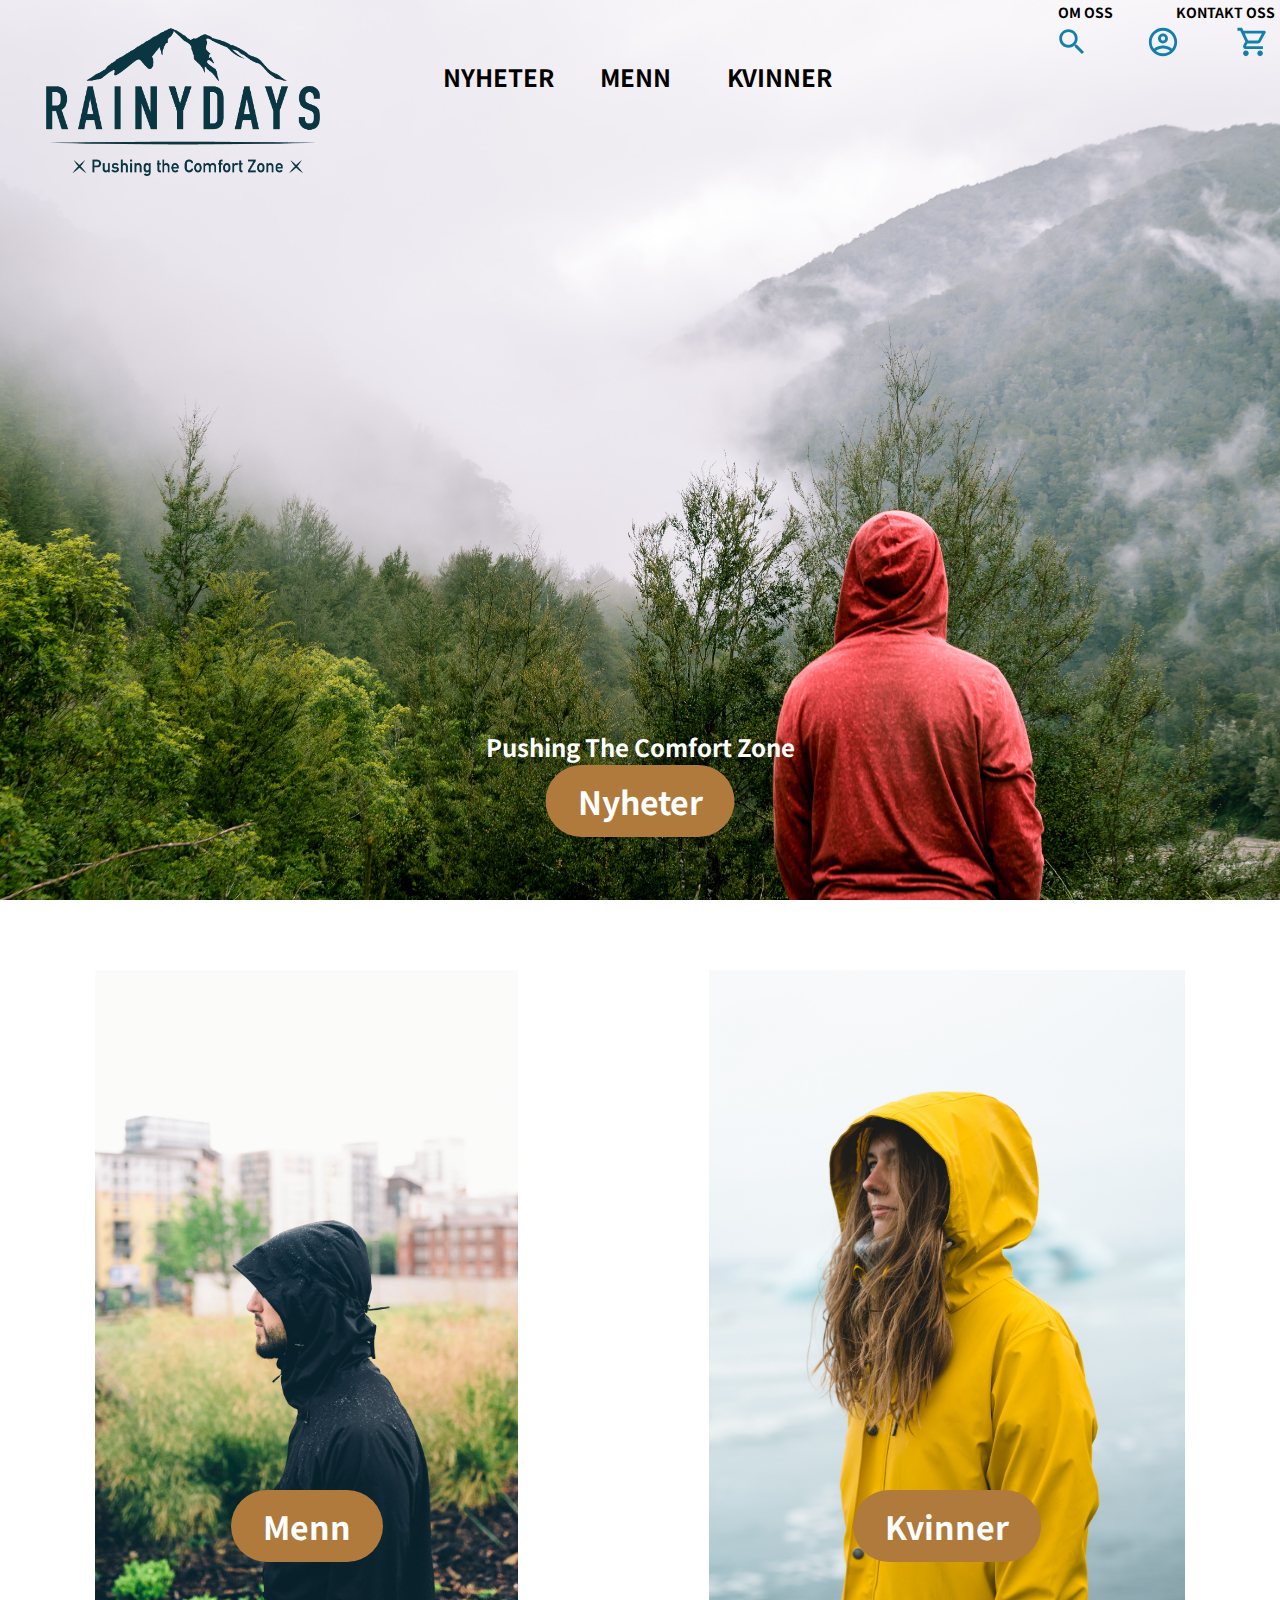
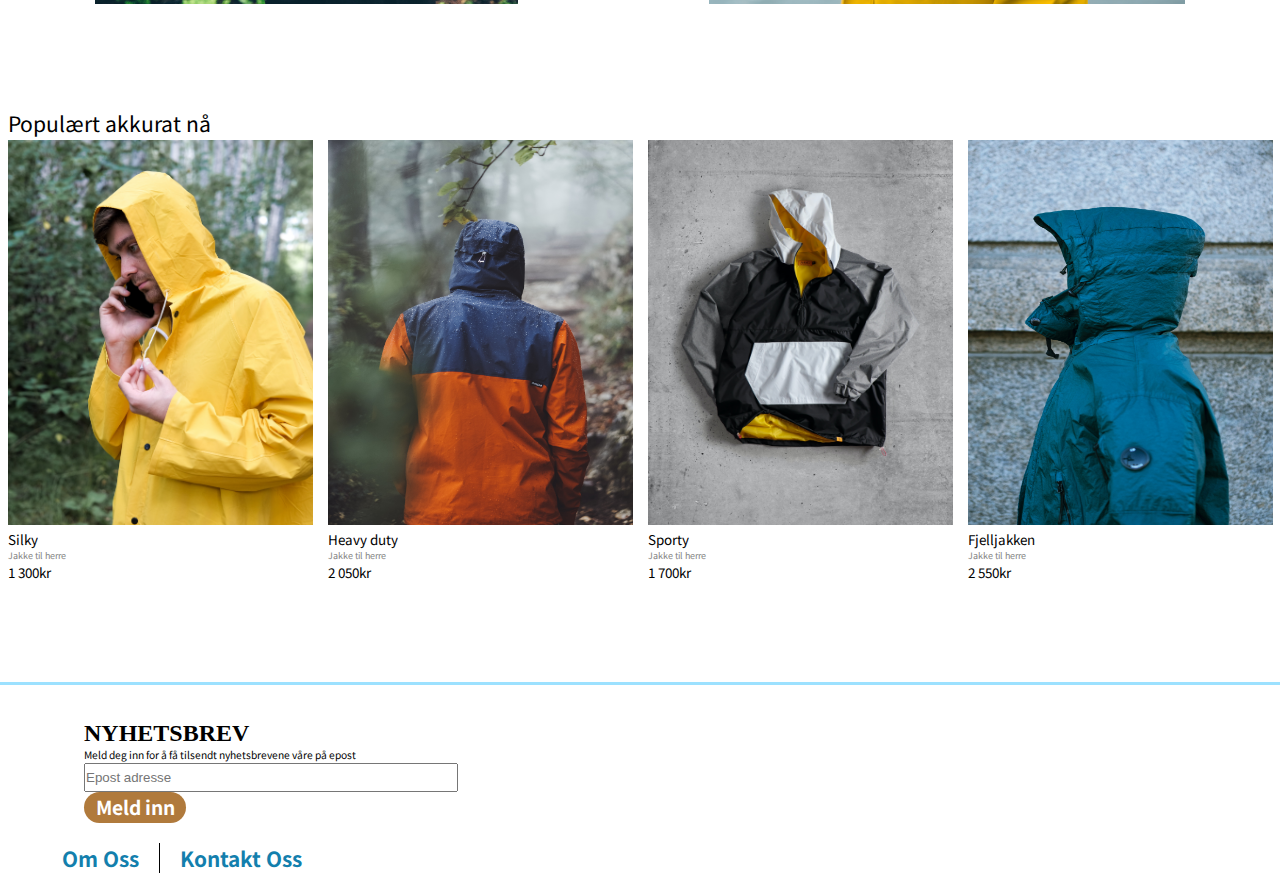
==== commit d5906d17: "endrings" ====
--- a/index.html
+++ b/index.html
@@ -23,7 +23,7 @@
               <li class="kvinnerhead"><a href="kvinner.html">Kvinner</a></li>
             </ul>
         </nav>
-        <div class="test flex-column liten">
+        <div class="top flex-column ">
           <div class="toprightall">
             <nav >
               <ul class="topright">
@@ -32,14 +32,28 @@
               </ul>
             </nav>
             <div class="topicon">
-              <label for="search">
+              <div class="sok"><label for="search">
                 <img src="./images/icons/searchicon.svg" alt="searchicon" class="searchicon">
               </label>
               <input type="checkbox" id="search">
               <input type="search" id="searchbox" placeholder="Search...">
+              </div>
               <a href="profil.html"><img src="./images/icons/accounticon.svg" alt="accounticon" class="accounticon"></a>
               <a href="cart.html"><img src="./images/icons/shoppingicon.svg" alt="shoppingicon" class="shoppingicon"></a>
-            </div>
+                  <div class="menu">
+        <label for="hamburger-menu">
+          <i class="fas fa-bars"></i>
+        </label>
+        <input type="checkbox" id="hamburger-menu">
+        <nav class="hamburger">
+          <ul>
+            <li><a href="index.html">Home</a></li>
+            <li><a href="about.html">About</a></li>
+            <li><a href="contact.html">Contact</a></li>
+          </ul>
+        </nav>
+      </div>
+    </div>
           </div> 
         </div>
       </div>
@@ -49,17 +63,7 @@
           <button class="nyhetknapp"><a href="nyheter.html">Nyheter</a></button>
         </div>
       </div>
-      <!-- <label for="hamburger-menu">
-        <i class="fas fa-bars"></i> Menu
-      </label>
-      <input type="checkbox" id="hamburger-menu">
-      <nav class="hamburger">
-        <ul>
-          <li><a href="index.html">Home</a></li>
-          <li><a href="about.html">About</a></li>
-          <li><a href="contact.html">Contact</a></li>
-        </ul>
-      </nav> -->
+
     </header>
     <main>
         <section class="mk">
--- a/stylemob.css
+++ b/stylemob.css
@@ -3,10 +3,25 @@
     padding: 0;
     }
 @media screen and (max-width: 1250px){
-    .flex-container, .test, .spes, .liten, footer .nyhetsbrev{
+    .flex-container, div .topright, .spes, .liten, footer .nyhetsbrev, div .sok{
         display: none;
         }
     }
+@media screen and (min-width: 1250px){
+        .menu{
+            display: none;
+            }
+        }
+@media screen and (max-width: 550px){
+        .topicon{
+            padding-top: 200px;
+            }
+        }   
+@media screen and (max-width: 590px){
+        .logo{
+            max-width: 100px;
+                }
+            } 
 @media screen and (max-width: 1250px){
     section.mk{
         /* display: flex;
@@ -17,14 +32,9 @@
     }
 @media screen and (max-width: 480px){
         button{
-            padding: 2em 6em !important;
+            padding: 0.3750em 1em !important;
             }
         }
-/* @media screen and (max-width: 480px){
-            .footerinfo{
-                font-size: 1.2rem;
-                }
-            } */
 header{
     background-image: url("/images/pexels-gabriela-palai-395242.jpg");
     background-position: center;
@@ -40,7 +50,7 @@
 .logo img{
     max-width: 274px;
     padding: 28px 0 0 46px;
-    flex-shrink: 10;
+    flex-shrink: 5;
     }
 .forsidebilde{
     overflow: hidden;
@@ -62,7 +72,7 @@
 .firstbilde{
     object-fit: cover;
 }
-.test{
+.top{
     flex-direction: column;
     width: 250px;
     }
@@ -136,15 +146,15 @@
     display: flex;
     flex-direction: column;
     position: absolute;
-    top: 85%;
+    top: 87%;
     left: 50%;
     transform: translate(-50%, -50%);
     justify-content: space-around;
     }
 h1{
-    font: normal normal bold normal 3vw/1.5 Noto Sans SC, sans-serif; 
+    font: normal normal bold normal 1.5em/1.5 Noto Sans SC, sans-serif; 
     color: white;
-    line-height: 4.75rem;
+    min-width: 1.5em;
     }
 button{
     text-decoration: none;
@@ -155,7 +165,7 @@
     padding: 0.3750em 1em;
     text-align: center;
     display: inline-block;
-    font: normal normal bold normal 2.5vw/1.5 Noto Sans JP, sans-serif;
+    font: normal normal bold normal 2em/1.5 Noto Sans JP, sans-serif;
     border-radius: 63px;
     }
 button a{
@@ -264,50 +274,43 @@
 .footerinfo h2:hover{
     color: black;
     }
-    nav.hamburger {
-        display: none;
-        /* By default hide the navigation menu */
-    }
-    
-    input#hamburger-menu {
-        display: none; /* Hide the checkbox */ 
-    }
-    
-    input#hamburger-menu:checked ~ nav.hamburger {
-        display: block; 
-        /* Display nav.hamburger block when checkbox is checked only */ 
-    }
-    
-    label[for=hamburger-menu] { 
-      font-size: 2em;
-    }
-    
-    /* Style the menu itself */ 
-    nav.hamburger ul { 
-        list-style-type: none;
-        display: inline-block; 
-        padding: 0;
-        margin: 0;
-        width: 120px;
-    }
-    nav.hamburger li {     
-        margin-bottom: 2px; 
-    }
-    nav.hamburger li a { 
-        text-decoration: none; 
-        color: white; 
-        background: black;
-        padding: 2px 5px;
-        border: 1px solid black;
-        display: block; 
-        text-align: center;
-    }
-    nav.hamburger li:last-child {
-       margin-bottom: 0;
-    }
-    nav.hamburger li a:hover {
-        color: black; 
-        background: white;  
+nav.hamburger {
+    display: none;
+    }
+input#hamburger-menu {
+    display: none;
+    }
+input#hamburger-menu:checked ~ nav.hamburger {
+    display: block;  
+    }
+label[for=hamburger-menu] { 
+  font-size: 2em;
+    }
+nav.hamburger ul { 
+    list-style-type: none;
+    display: inline-block; 
+    padding: 0;
+    margin: 0;
+    width: 120px;
+    }
+nav.hamburger li {     
+    margin-bottom: 2px; 
+    }
+nav.hamburger li a { 
+    text-decoration: none; 
+    color: white; 
+    background: black;
+    padding: 2px 5px;
+    border: 1px solid black;
+    display: block; 
+    text-align: center;
+    }
+nav.hamburger li:last-child {
+    margin-bottom: 0;
+    }
+nav.hamburger li a:hover {
+    color: black; 
+    background: white;  
     }
     
 
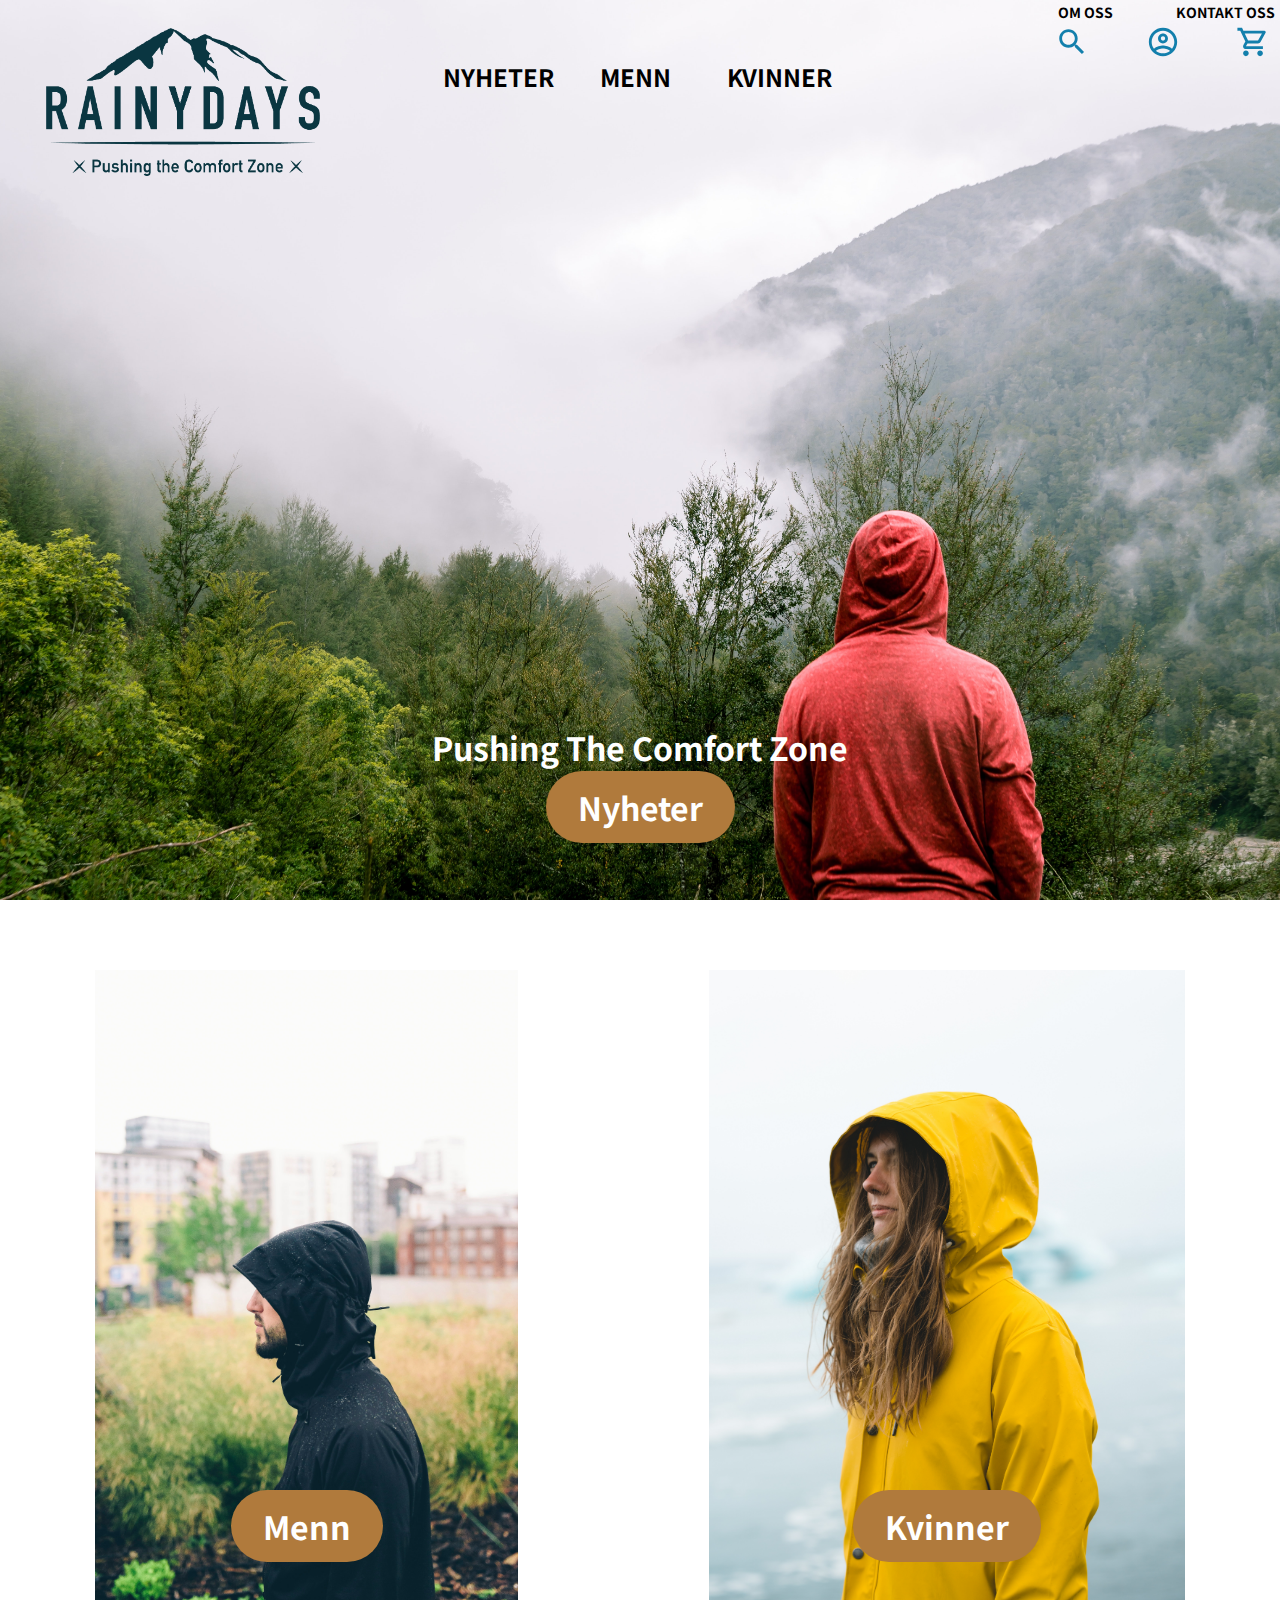
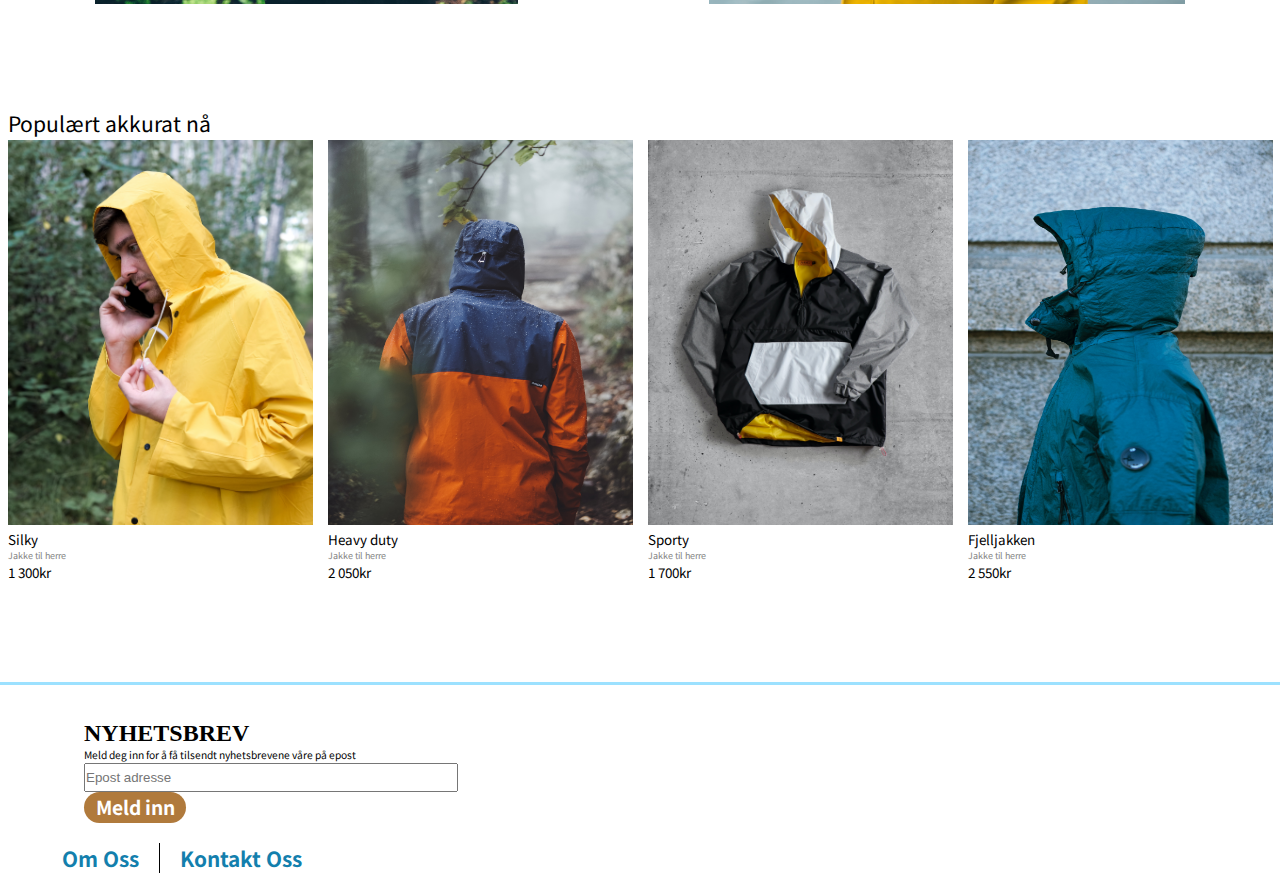
==== commit 2d4eb4c7: "d" ====
--- a/index.html
+++ b/index.html
@@ -34,26 +34,26 @@
             <div class="topicon">
               <div class="sok"><label for="search">
                 <img src="./images/icons/searchicon.svg" alt="searchicon" class="searchicon">
+                </label>
+                <input type="checkbox" id="search">
+                <input type="search" id="searchbox" placeholder="Search...">
+              </div>
+                <a href="profil.html"><img src="./images/icons/accounticon.svg" alt="accounticon" class="accounticon"></a>
+                <a href="cart.html"><img src="./images/icons/shoppingicon.svg" alt="shoppingicon" class="shoppingicon"></a>
+        <div class="menu">
+              <label for="hamburger-menu">
+                <i class="fas fa-bars"></i>
               </label>
-              <input type="checkbox" id="search">
-              <input type="search" id="searchbox" placeholder="Search...">
-              </div>
-              <a href="profil.html"><img src="./images/icons/accounticon.svg" alt="accounticon" class="accounticon"></a>
-              <a href="cart.html"><img src="./images/icons/shoppingicon.svg" alt="shoppingicon" class="shoppingicon"></a>
-                  <div class="menu">
-        <label for="hamburger-menu">
-          <i class="fas fa-bars"></i>
-        </label>
-        <input type="checkbox" id="hamburger-menu">
-        <nav class="hamburger">
-          <ul>
-            <li><a href="index.html">Home</a></li>
-            <li><a href="about.html">About</a></li>
-            <li><a href="contact.html">Contact</a></li>
-          </ul>
-        </nav>
-      </div>
-    </div>
+              <input type="checkbox" id="hamburger-menu">
+              <nav class="hamburger">
+                <ul>
+                  <li><a href="index.html">Home</a></li>
+                  <li><a href="about.html">About</a></li>
+                  <li><a href="contact.html">Contact</a></li>
+                </ul>
+              </nav>
+        </div>
+            </div>
           </div> 
         </div>
       </div>
@@ -63,7 +63,6 @@
           <button class="nyhetknapp"><a href="nyheter.html">Nyheter</a></button>
         </div>
       </div>
-
     </header>
     <main>
         <section class="mk">
--- a/stylemob.css
+++ b/stylemob.css
@@ -12,22 +12,22 @@
             display: none;
             }
         }
-@media screen and (max-width: 550px){
-        .topicon{
-            padding-top: 200px;
-            }
-        }   
+@media screen and (max-width: 1250px){
+        .menu{
+                display: block;
+                float: right;
+                }
+            } 
 @media screen and (max-width: 590px){
-        .logo{
-            max-width: 100px;
+        .push h1{
+            font-size: 18px;
                 }
             } 
 @media screen and (max-width: 1250px){
     section.mk{
-        /* display: flex;
+        display: flex;
         flex-direction: column;
-        max-width: 100%; */
-        display: none;
+        object-fit: cover;
         }
     }
 @media screen and (max-width: 480px){
@@ -48,9 +48,11 @@
     justify-content: space-between;
     }
 .logo img{
-    max-width: 274px;
+    max-width: 100%;
     padding: 28px 0 0 46px;
     flex-shrink: 5;
+    object-fit: cover;
+    width: 274px;
     }
 .forsidebilde{
     overflow: hidden;
@@ -71,7 +73,7 @@
     }
 .firstbilde{
     object-fit: cover;
-}
+    }
 .top{
     flex-direction: column;
     width: 250px;
@@ -152,9 +154,8 @@
     justify-content: space-around;
     }
 h1{
-    font: normal normal bold normal 1.5em/1.5 Noto Sans SC, sans-serif; 
+    font: normal normal bold normal 2em/1.5 Noto Sans SC, sans-serif; 
     color: white;
-    min-width: 1.5em;
     }
 button{
     text-decoration: none;
@@ -284,24 +285,24 @@
     display: block;  
     }
 label[for=hamburger-menu] { 
-  font-size: 2em;
+    font-size: 2em;
     }
 nav.hamburger ul { 
     list-style-type: none;
     display: inline-block; 
     padding: 0;
     margin: 0;
-    width: 120px;
+    width: 110px;
     }
 nav.hamburger li {     
-    margin-bottom: 2px; 
+    margin-bottom: 3px; 
     }
 nav.hamburger li a { 
     text-decoration: none; 
-    color: white; 
-    background: black;
-    padding: 2px 5px;
-    border: 1px solid black;
+    color: black; 
+    background: white;
+    padding: 10px 10px;
+    border: 1px solid #137FAD;
     display: block; 
     text-align: center;
     }
@@ -309,9 +310,14 @@
     margin-bottom: 0;
     }
 nav.hamburger li a:hover {
-    color: black; 
-    background: white;  
-    }
+    color: white; 
+    background: black;  
+    }
+.menu ul{
+    position: absolute;
+    top: 40px;
+    right: 2%;
+}
     
 
 
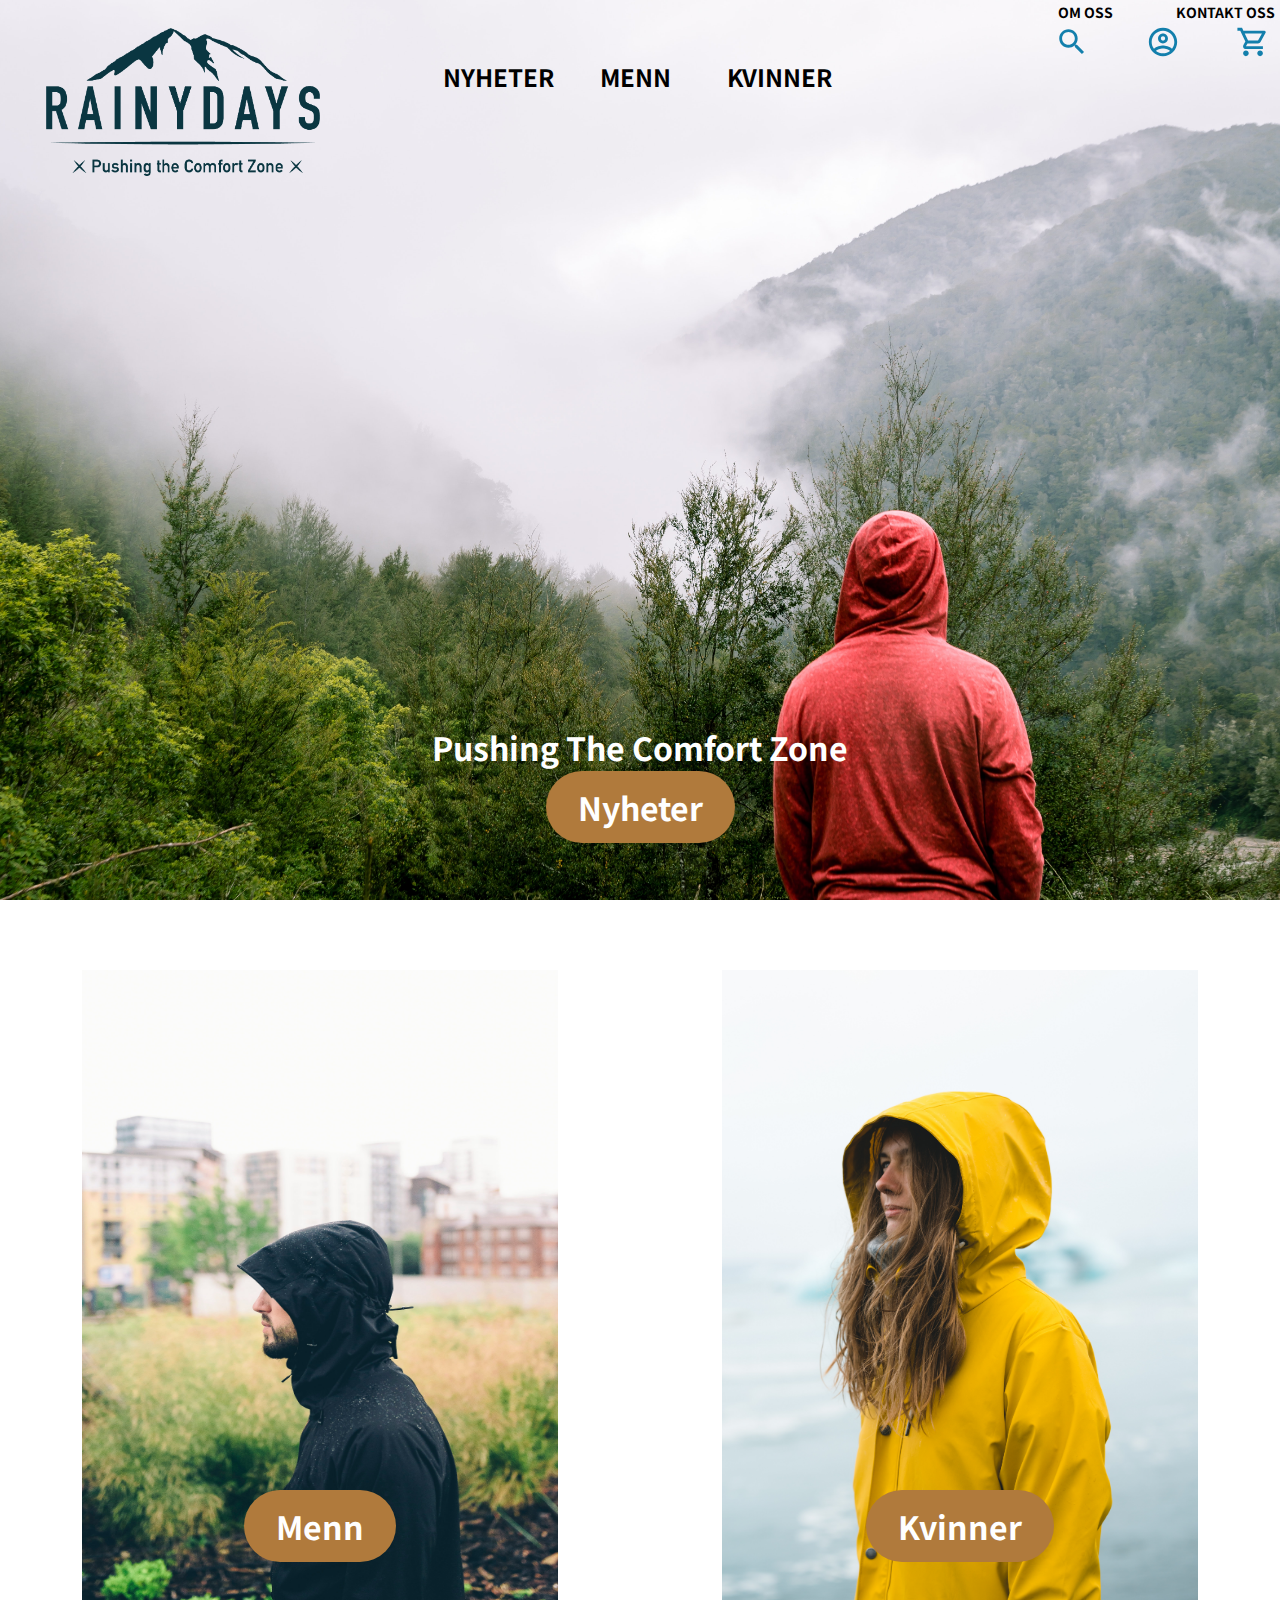
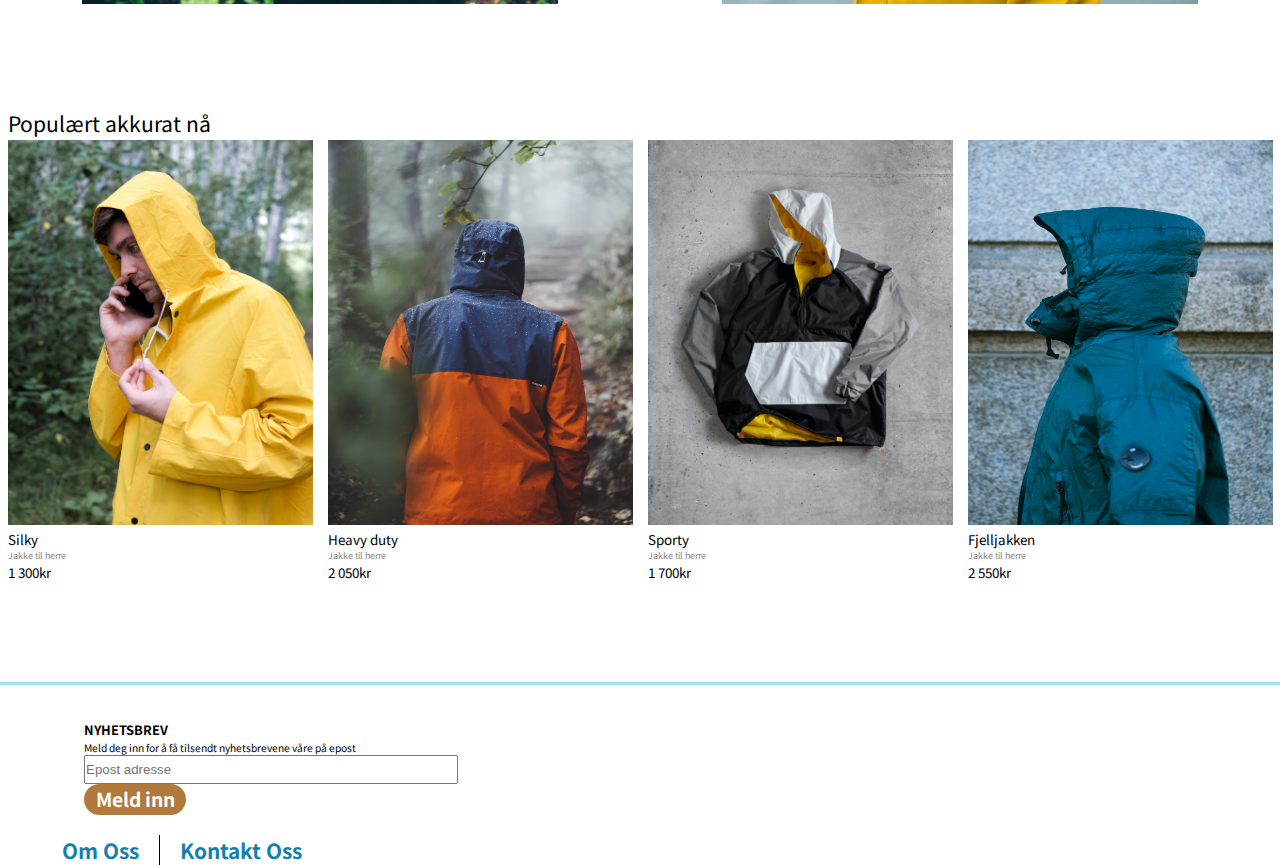
==== commit c1892705: "he" ====
--- a/index.html
+++ b/index.html
@@ -65,7 +65,7 @@
       </div>
     </header>
     <main>
-        <section class="mk">
+        <div class="mk">
           <div class="mennside">
             <a href="menn.html"><img src="./images/stephen-arnold-8ItNia0nMVA-unsplash.jpg" alt="Mennbilde"></a>
             <button class="mennknapp"><a href="menn.html">Menn</a></button>
@@ -74,7 +74,7 @@
             <a href="kvinner.html"><img src="./images/pexels-matt-hardy-2755165.jpg" alt="Kvinnebilde"></a>
             <button class="kvinnerknapp"><a href="kvinner.html">Kvinner</a></button>
           </div>
-        </section>
+        </div>
         <section class="spes">
           <div class="grid-spes">
           <h2>Populært akkurat nå</h2>
--- a/stylemob.css
+++ b/stylemob.css
@@ -27,7 +27,6 @@
     section.mk{
         display: flex;
         flex-direction: column;
-        object-fit: cover;
         }
     }
 @media screen and (max-width: 480px){
@@ -109,7 +108,6 @@
     display: none;
     background-color: #9CE1FF;
     border: 1px solid black;
-    color: rgba(#efefef, .5);
     font-size: 12pt;
     font-weight: 100;
     margin-top: 60px;
@@ -179,6 +177,7 @@
     }
 .mennside img, .kvinnerside img{
     max-width: 476px; max-height: 634px;
+    width: 100vw;
     }
 .mk{
     display: grid;
@@ -235,7 +234,7 @@
     padding: 35px 0 0 84px;
     }
 .nyhetsbrev h2{
-    font: normal normal medium normal 1.05vw/1.5 Noto Sans SC, sans-serif;
+    font: normal normal bold normal 1vw/1.5 Noto Sans SC, sans-serif;
     }
 .nyhetsbrev p{
     font: normal normal normal normal 0.8vw/1.5 Noto Sans JP, sans-serif;
@@ -301,7 +300,7 @@
     text-decoration: none; 
     color: black; 
     background: white;
-    padding: 10px 10px;
+    padding: 10px 7px;
     border: 1px solid #137FAD;
     display: block; 
     text-align: center;
